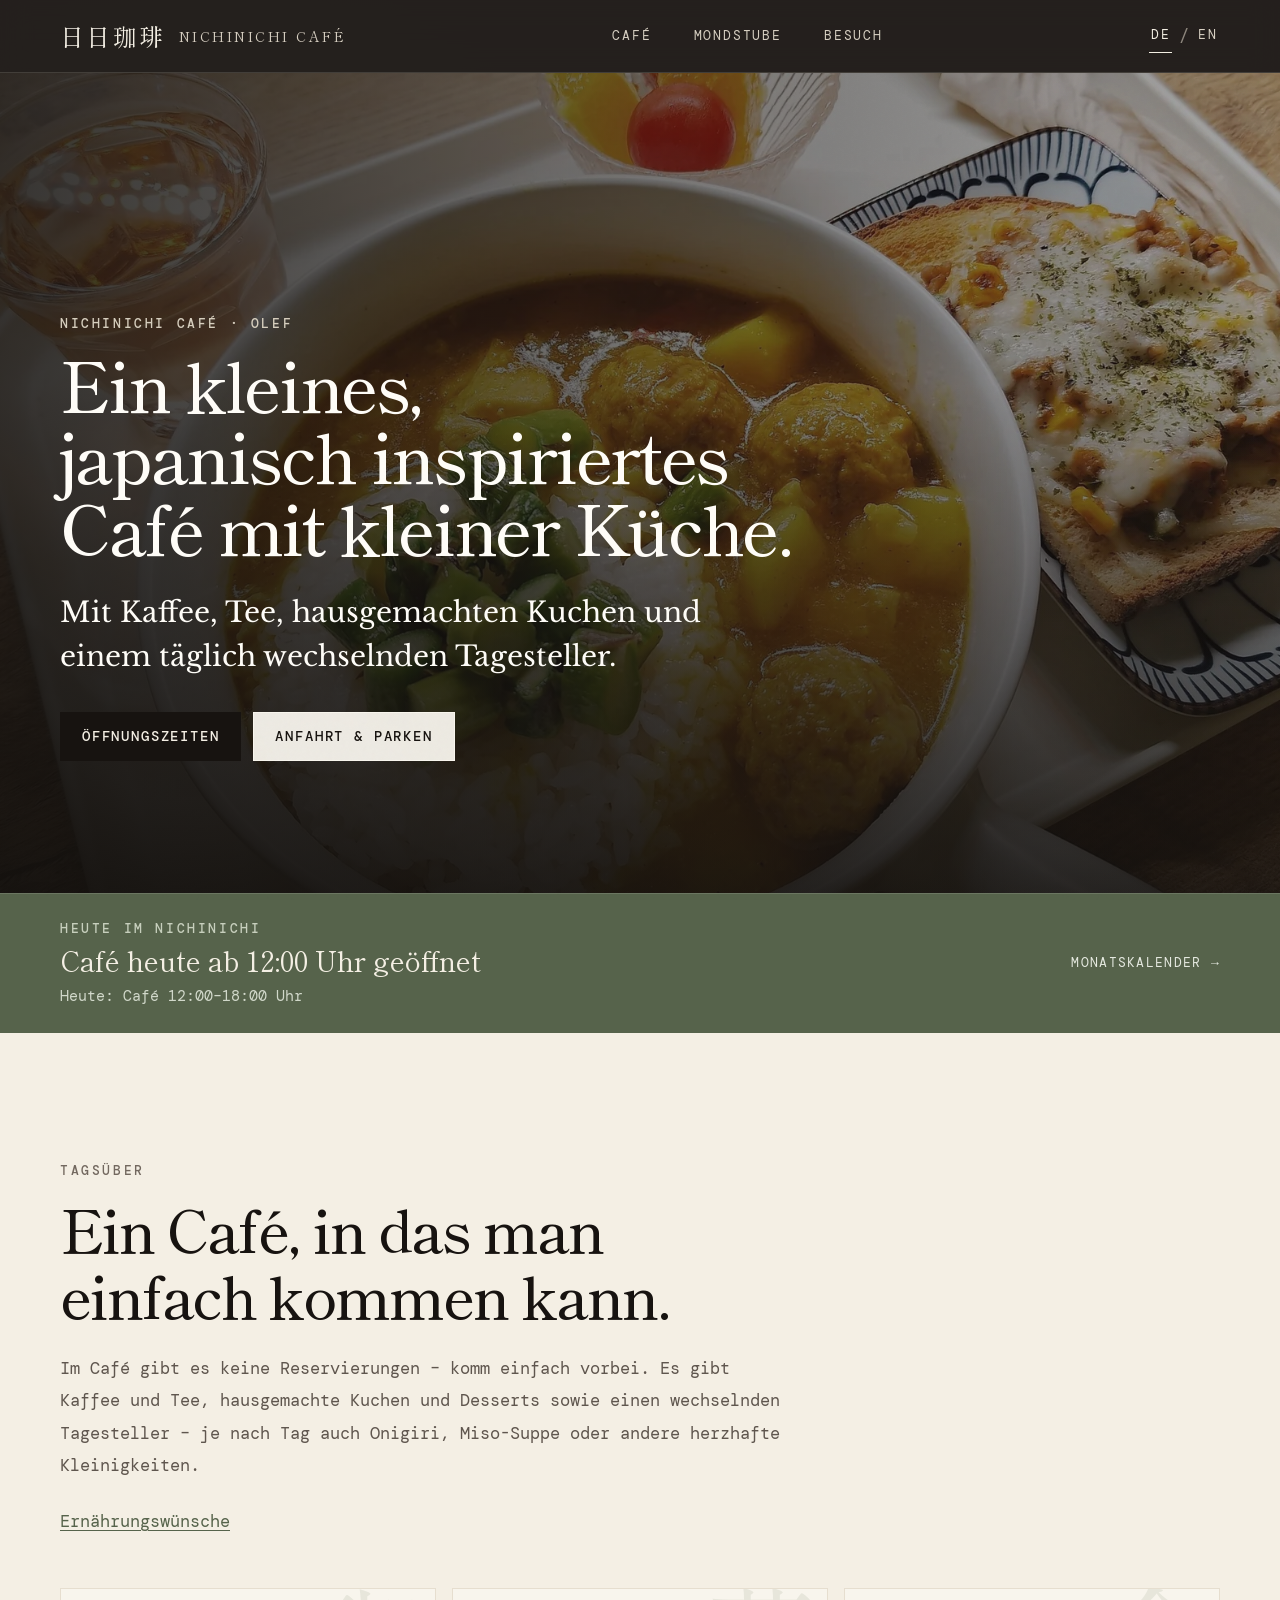
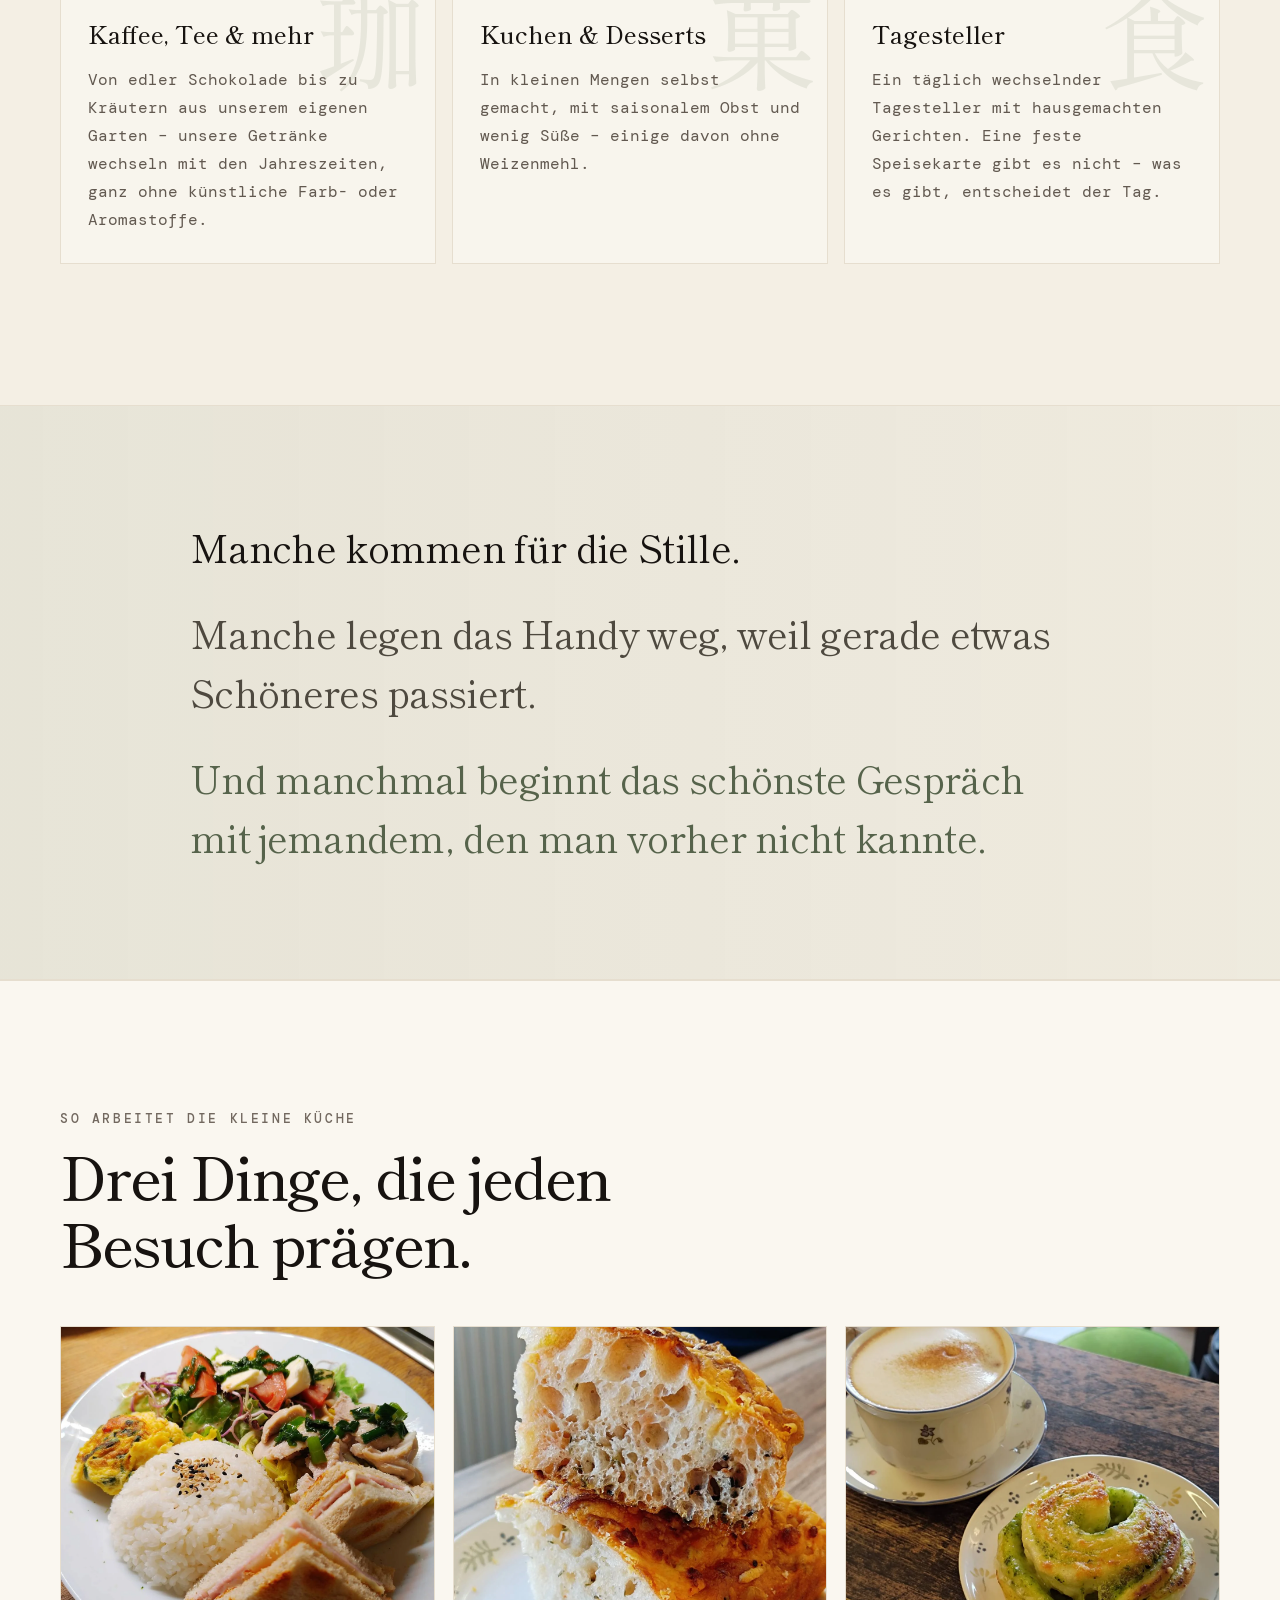
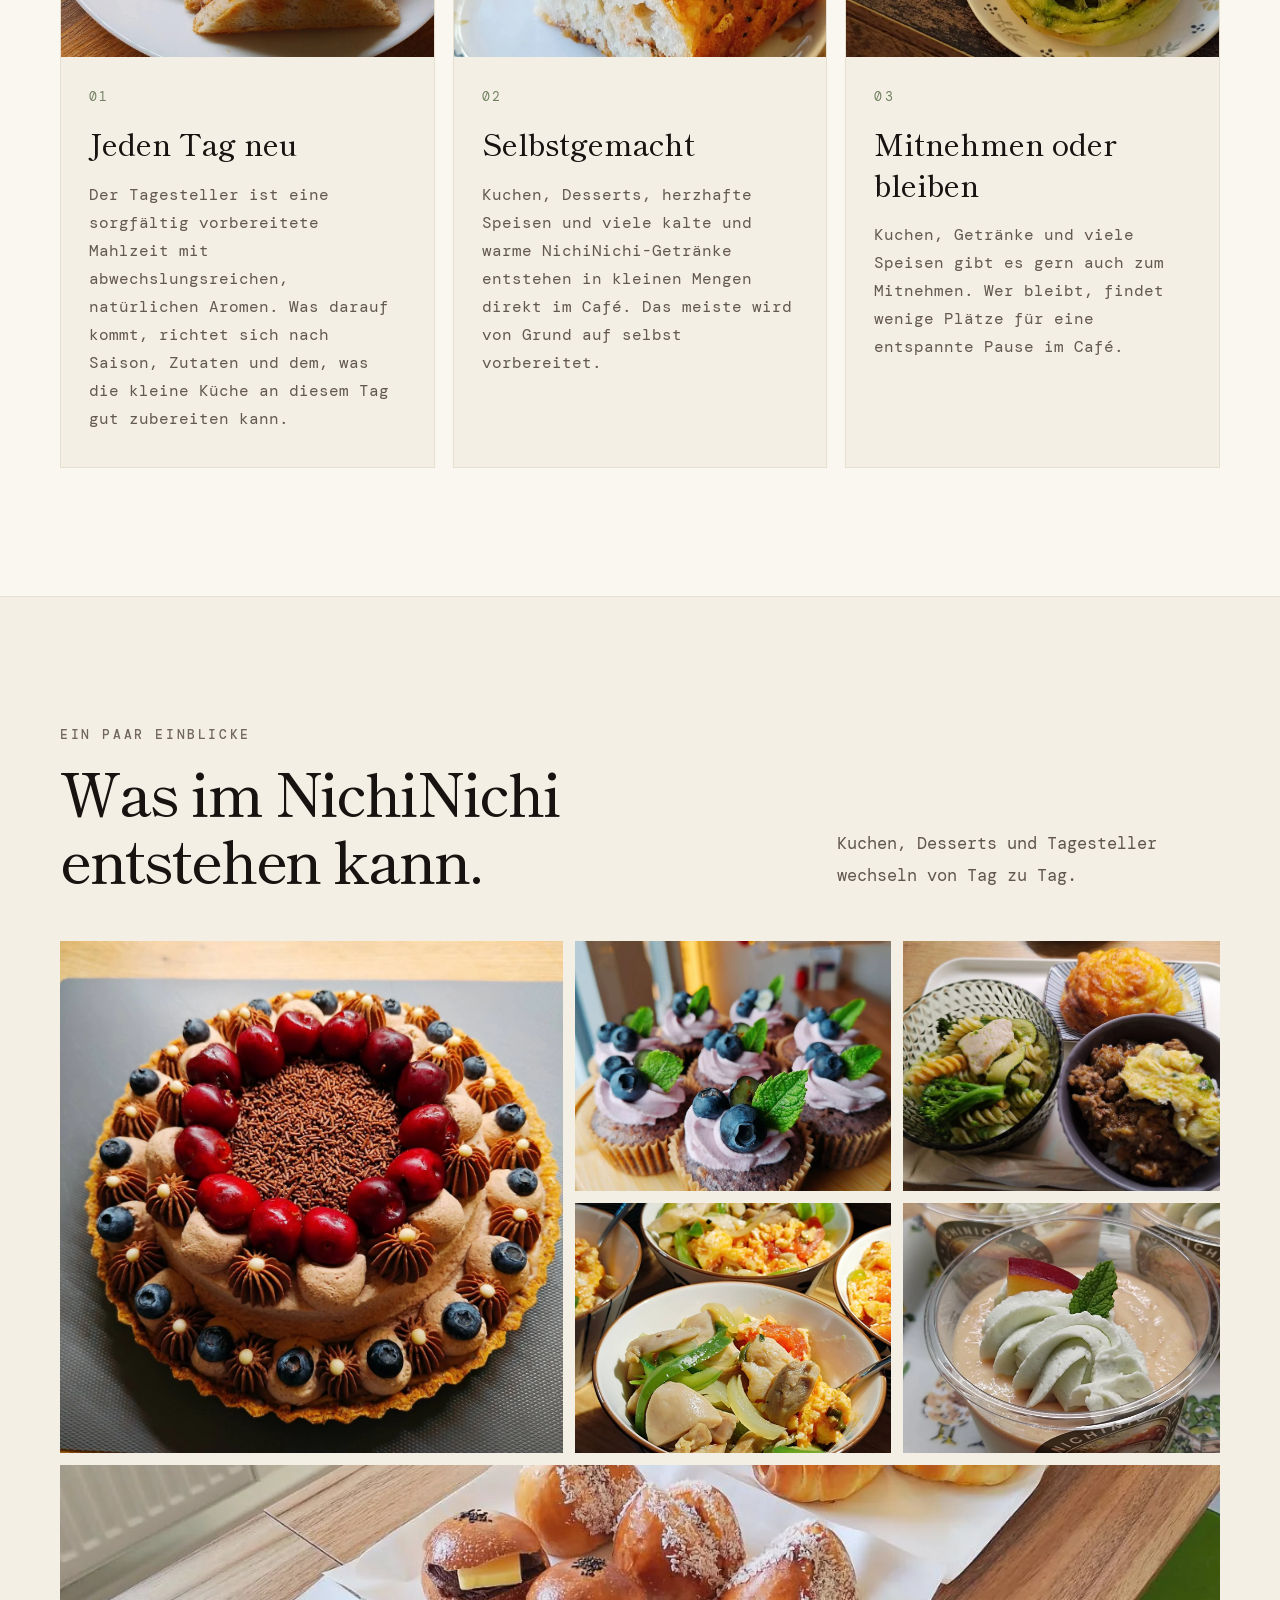
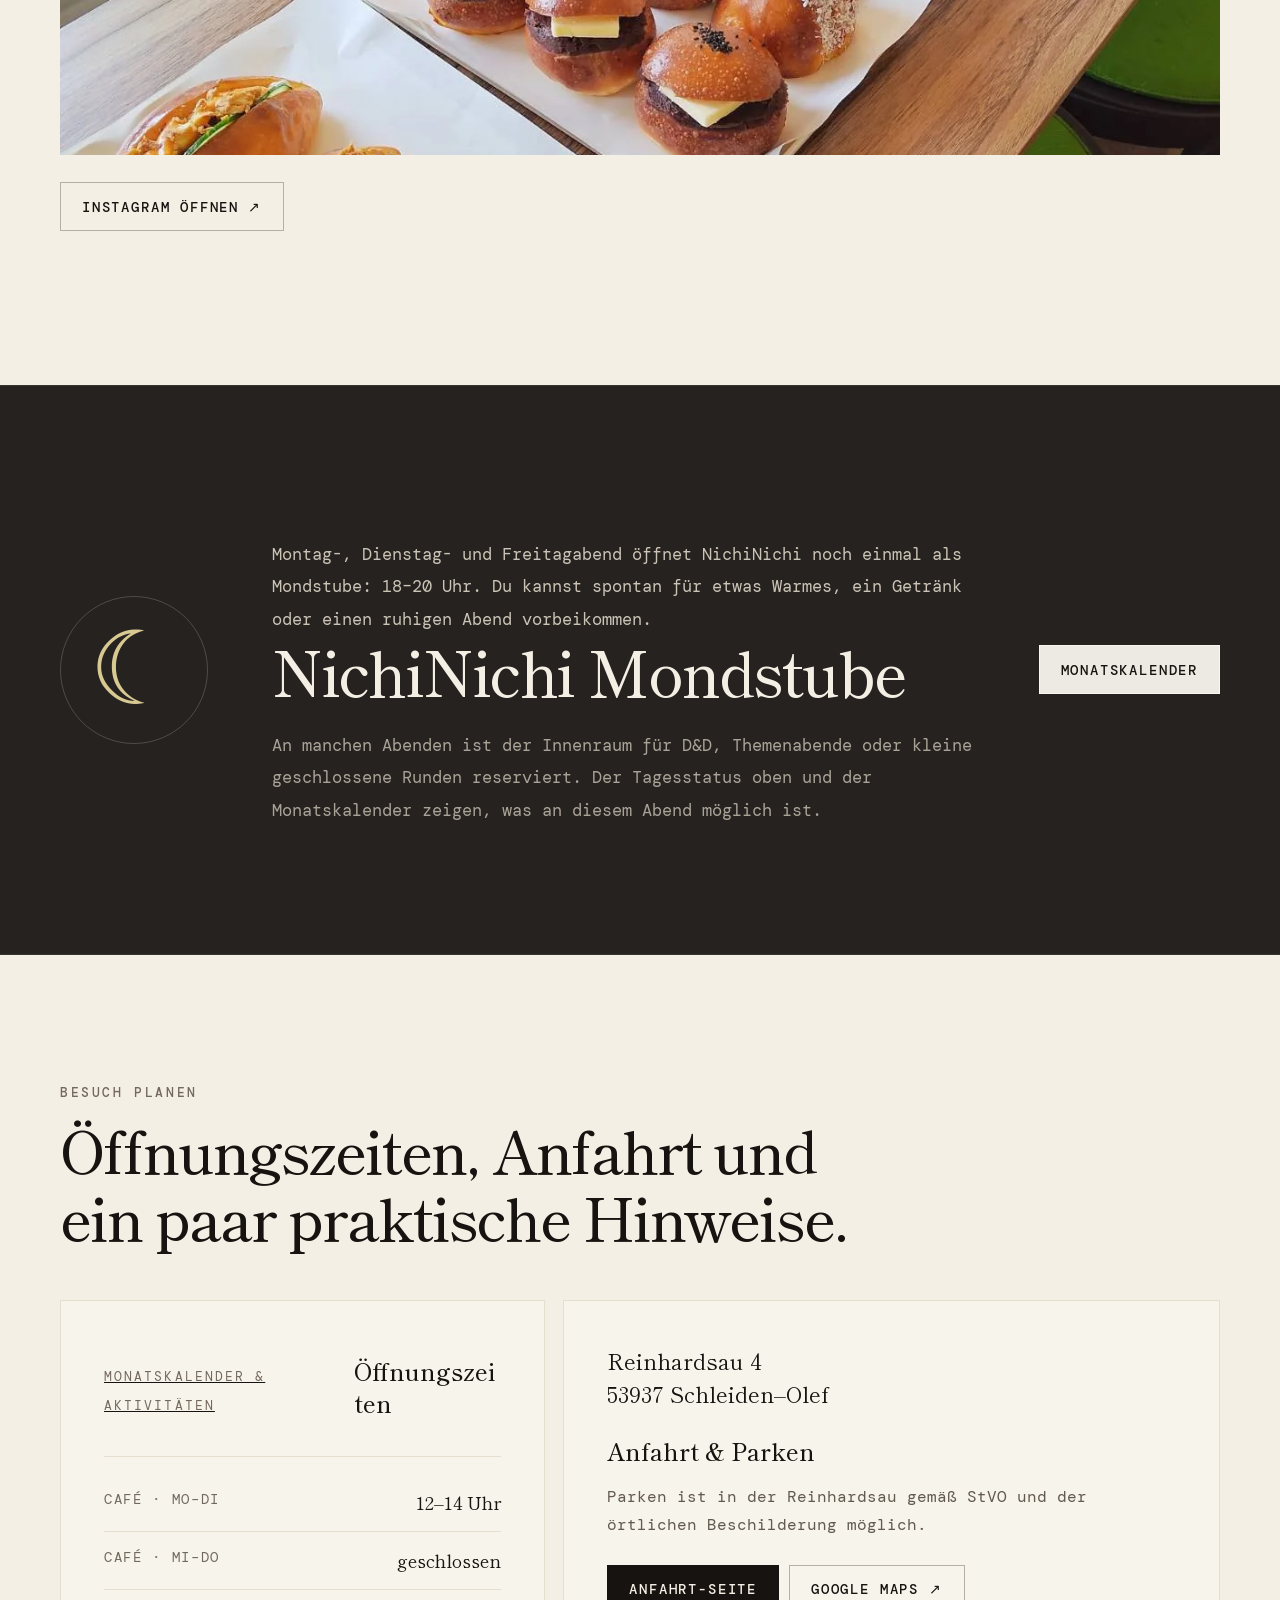
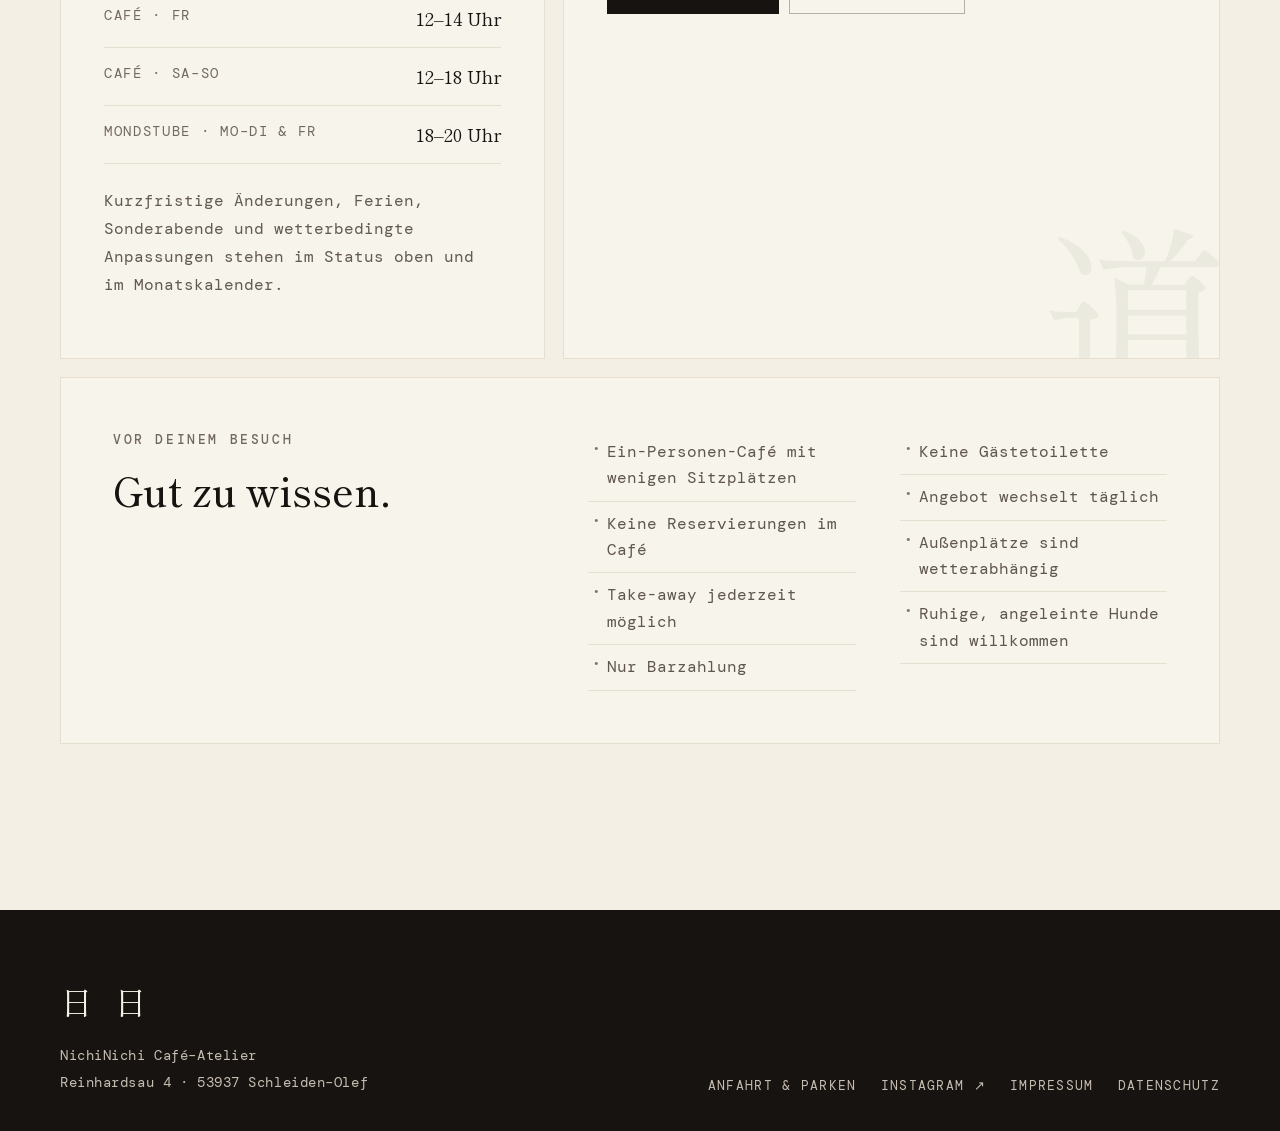
==== index.html @ 07ccc35f "GS008: prepare nichinichi-cafe.de migration and compatible Worker CORS" ====
<!DOCTYPE html>

<html lang="de">
<head>
<meta charset="utf-8"/>
<meta content="width=device-width, initial-scale=1" name="viewport"/>
<title>NichiNichi Café–Atelier in Olef</title>
<meta content="Ein kleines, japanisch inspiriertes Café mit kleiner Küche in Olef, mit Kaffee, Tee, hausgemachten Kuchen und einem täglich wechselnden Tagesteller." name="description"/>
<meta content="#738163" name="theme-color"/>
<link href="https://nichinichi-cafe.de/" rel="canonical"/>
<meta content="website" property="og:type"/>
<meta content="https://nichinichi-cafe.de/" property="og:url"/>
<meta content="NichiNichi Café–Atelier · Olef" property="og:title"/>
<meta content="Kaffee, Tee, hausgemachte Kuchen und ein täglich wechselnder Tagesteller in einem kleinen Café–Atelier in Olef." property="og:description"/>
<meta content="https://nichinichi-cafe.de/assets/images/hero-meal.webp" property="og:image"/>
<meta content="summary_large_image" name="twitter:card"/>
<link href="https://fonts.googleapis.com" rel="preconnect"/>
<link crossorigin="" href="https://fonts.gstatic.com" rel="preconnect"/>
<link href="https://fonts.googleapis.com/css2?family=DM+Mono:wght@300;400;500&amp;family=Libre+Baskerville:ital@0;1&amp;family=Shippori+Mincho:wght@400;500;600&amp;display=swap" rel="stylesheet"/>
<script>(function(){var u=navigator.userAgent||'';if(/Instagram|FBAN|FBAV|FB_IAB/i.test(u)){document.documentElement.classList.add('meta-inapp');}})();</script><link href="assets/css/site.css?v=task004-main-pr5" rel="stylesheet"/>
<script defer="" src="assets/js/site-data.js?v=0.18"></script>
<script defer="" src="assets/js/site.js?v=task004"></script>
<script async="" data-goatcounter="https://nichinichi-cafe.goatcounter.com/count" src="https://gc.zgo.at/count.js"></script>
</head>
<body><div aria-hidden="true" class="font-warmup"><span class="font-warmup__mincho">日日珈琲 Café 日本語</span><span class="font-warmup__baskerville">NichiNichi Café Olef</span></div>
<a class="skip-link" href="#main"><span data-lang="de">Zum Inhalt</span><span data-lang="en" hidden="">Skip to content</span></a>
<header class="site-header">
<div class="site-header__inner shell">
<a aria-label="NichiNichi Startseite" class="brand" data-aria-label-de="NichiNichi Startseite" data-aria-label-en="NichiNichi home" href="#top">
<span aria-hidden="true" class="brand__kanji">日日珈琲</span>
<span class="brand__name">NichiNichi Café</span>
</a>
<nav aria-label="Hauptnavigation" class="site-nav" data-aria-label-de="Hauptnavigation" data-aria-label-en="Main navigation">
<a data-lang="de" href="#cafe">Café</a>
<a data-lang="en" hidden="" href="#cafe">Café</a>
<a href="#mondstube">Mondstube</a>
<a data-lang="de" href="#besuch">Besuch</a>
<a data-lang="en" hidden="" href="#besuch">Visit</a>
</nav>
<div aria-label="Sprache wählen" class="language-switch" data-aria-label-de="Sprache wählen" data-aria-label-en="Choose language">
<button aria-pressed="true" class="language-button is-active" data-language="de" type="button">DE</button>
<span aria-hidden="true">/</span>
<button aria-pressed="false" class="language-button" data-language="en" type="button">EN</button>
</div>
</div>
</header>
<main id="main">
<section class="hero" id="top">
<div aria-hidden="true" class="hero__media">
<img alt="" fetchpriority="high" height="1280" src="assets/images/hero-meal.webp" width="1280"/>
</div>
<div class="hero__shade"></div>
<div class="hero__content shell">
<p class="eyebrow">NichiNichi Café · Olef</p>
<h1>
<span data-lang="de"><span class="hero-title-standard"><span class="hero-title-line">Ein kleines,</span><span class="hero-title-line">japanisch inspiriertes</span><span class="hero-title-line">Café mit kleiner Küche.</span></span><span aria-hidden="true" class="hero-title-meta"><span class="hero-title-line">Ein kleines,</span><span class="hero-title-line">japanisch</span><span class="hero-title-line">inspiriertes Café</span><span class="hero-title-line">mit kleiner Küche.</span></span></span>
<span data-lang="en" hidden=""><span class="hero-title-standard"><span class="hero-title-line">A small,</span><span class="hero-title-line">Japanese-inspired café</span><span class="hero-title-line">serving homemade food.</span></span><span aria-hidden="true" class="hero-title-meta"><span class="hero-title-line">A small,</span><span class="hero-title-line">Japanese-inspired</span><span class="hero-title-line">café serving</span><span class="hero-title-line">homemade food.</span></span></span>
</h1>
<p class="hero__lead">
<span data-lang="de">Mit Kaffee, Tee, hausgemachten Kuchen und einem täglich wechselnden Tagesteller.</span>
<span data-lang="en" hidden="">With coffee, tea, homemade cakes and a Daily Meal Set that changes from day to day.</span>
</p>
<div class="hero__actions">
<a class="button button--solid" data-goatcounter-click="opening_hours_click" data-goatcounter-title="Opening Hours" data-lang="de" href="#besuch">Öffnungszeiten</a>
<a class="button button--solid" data-goatcounter-click="opening_hours_click" data-goatcounter-title="Opening Hours" data-lang="en" hidden="" href="#besuch">Opening hours</a>
<a class="button button--paper" data-event="click-anfahrt" data-goatcounter-click="directions_click" data-goatcounter-title="Directions &amp; Parking" data-lang="de" href="https://nichinichi-cafe.de/anfahrt/">Anfahrt &amp; Parken</a>
<a class="button button--paper" data-event="click-anfahrt" data-goatcounter-click="directions_click" data-goatcounter-title="Directions &amp; Parking" data-lang="en" hidden="" href="https://nichinichi-cafe.de/anfahrt/">Directions &amp; parking</a>
</div>
</div>
</section>
<section aria-labelledby="status-heading" class="status-strip">
<div class="shell status-strip__grid">
<div>
<p class="section-kicker" data-lang="de" id="status-heading">Heute im NichiNichi</p>
<p class="section-kicker" data-lang="en" hidden="" id="status-heading-en">Today at NichiNichi</p>
<p aria-live="polite" class="status-line" id="today-status">Reguläre Öffnungszeiten</p>
<p class="status-next" id="next-opening">Café: Mo–Di 12–14 Uhr · Fr 12–14 Uhr · Sa–So 12–18 Uhr · Mondstube: Mo–Di & Fr 18–20 Uhr</p>
</div>
<div class="status-strip__notice" hidden="" id="public-notice">
<span aria-hidden="true" class="status-strip__dot"></span>
<p id="public-notice-text"></p>
</div>
<div class="status-strip__notice" hidden id="seat-notice" aria-live="polite">
<span aria-hidden="true" class="status-strip__dot"></span>
<p id="seat-notice-text"></p>
</div>
<a class="text-link" href="kalender/" style="grid-column:-2 / -1"><span data-lang="de">Monatskalender →</span><span data-lang="en" hidden>Monthly calendar →</span></a>
</div>
<div class="shell little-note" id="little-note" hidden>
<h2><span data-lang="de">Eine kleine Notiz</span><span data-lang="en" hidden>A little note</span></h2>
<p id="little-note-text"></p>
</div>
</section>
<section class="section shell cafe-section" id="cafe">
<div class="section-heading">
<p class="section-kicker" data-lang="de">Tagsüber</p>
<p class="section-kicker" data-lang="en" hidden="">Daytime Café</p>
<div data-lang="de">
<h2>Ein Café, in das man einfach kommen kann.</h2>
<p>Im Café gibt es keine Reservierungen – komm einfach vorbei. Es gibt Kaffee und Tee, hausgemachte Kuchen und Desserts sowie einen wechselnden Tagesteller – je nach Tag auch Onigiri, Miso-Suppe oder andere herzhafte Kleinigkeiten.</p>
</div>
<div data-lang="en" hidden="">
<h2>Come by for coffee, cake or a meal.</h2>
<p>There are no reservations at the café – just come by. There is coffee and tea, homemade cakes and desserts, plus a Daily Meal Set that changes from day to day. Depending on the day, there may also be onigiri, miso soup or other savoury dishes.</p>
</div>
<p><a class="dietary-link" href="ernaehrung/"><span data-lang="de">Ernährungswünsche</span><span data-lang="en" hidden>Dietary preferences</span></a></p>
</div>
<div class="cafe-notes">
<article class="note-card">
<span aria-hidden="true" class="note-card__mark">珈</span>
<div data-lang="de">
<h3>Kaffee, Tee &amp; mehr</h3>
<p>Von edler Schokolade bis zu Kräutern aus unserem eigenen Garten – unsere Getränke wechseln mit den Jahreszeiten, ganz ohne künstliche Farb- oder Aromastoffe.</p>
</div>
<div data-lang="en" hidden="">
<h3>Coffee, Tea &amp; More</h3>
<p>From fine chocolate to herbs from our own garden — our drinks change with the seasons, always free of artificial colours or flavourings.</p>
</div>
</article>
<article class="note-card">
<span aria-hidden="true" class="note-card__mark">菓</span>
<div data-lang="de">
<h3>Kuchen &amp; Desserts</h3>
<p>In kleinen Mengen selbst gemacht, mit saisonalem Obst und wenig Süße – einige davon ohne Weizenmehl.</p>
</div>
<div data-lang="en" hidden="">
<h3>Cakes &amp; Desserts</h3>
<p>Homemade in small batches, with seasonal fruit and less sweetness — some made without wheat flour.</p>
</div>
</article>
<article class="note-card">
<span aria-hidden="true" class="note-card__mark">食</span>
<div data-lang="de">
<h3>Tagesteller</h3>
<p>Ein täglich wechselnder Tagesteller mit hausgemachten Gerichten. Eine feste Speisekarte gibt es nicht – was es gibt, entscheidet der Tag.</p>
</div>
<div data-lang="en" hidden="">
<h3>Daily Meal Set</h3>
<p>A daily-changing homemade meal set. There is no fixed menu – each day decides what’s on offer.</p>
</div>
</article>
</div>
</section><section aria-label="Momente im NichiNichi" class="moments-section" data-aria-label-de="Momente im NichiNichi" data-aria-label-en="Moments at NichiNichi"><div class="shell"><div class="moments-copy"><div data-lang="de"><p>Manche kommen für die Stille.</p><p>Manche legen das Handy weg, weil gerade etwas Schöneres passiert.</p><p>Und manchmal beginnt das schönste Gespräch mit jemandem, den man vorher nicht kannte.</p></div><div data-lang="en" hidden=""><p>Some come for the quiet.</p><p>Some put their phone away because something better is happening right now.</p><p>And sometimes the best conversation starts with a stranger.</p></div></div></div></section>
<section aria-labelledby="features-title" class="section feature-section">
<div class="shell">
<div class="section-heading section-heading--compact">
<p class="section-kicker" data-lang="de">So arbeitet die kleine Küche</p>
<p class="section-kicker" data-lang="en" hidden="">How NichiNichi Prepares for Each Day</p>
<h2 data-lang="de" id="features-title">Drei Dinge, die jeden Besuch prägen.</h2>
<h2 data-lang="en" hidden="" id="features-title-en">Three things that shape each visit.</h2>
</div>
<div class="feature-grid">
<article class="feature-card">
<img alt="Ein Tagesteller an einem Herbsttag: Reis, Omelett, Hähnchen, Salat und ein warmes Sandwich" data-alt-de="Ein Tagesteller an einem Herbsttag: Reis, Omelett, Hähnchen, Salat und ein warmes Sandwich" data-alt-en="A Tagesteller on an autumn day: rice, omelette, chicken, salad and a warm sandwich" height="1280" loading="lazy" src="assets/images/feature-daily.webp" width="1280"/>
<div class="feature-card__body" data-lang="de">
<p class="feature-card__number">01</p>
<h3>Jeden Tag neu</h3>
<p>Der Tagesteller ist eine sorgfältig vorbereitete Mahlzeit mit abwechslungsreichen, natürlichen Aromen. Was darauf kommt, richtet sich nach Saison, Zutaten und dem, was die kleine Küche an diesem Tag gut zubereiten kann.</p>
</div>
<div class="feature-card__body" data-lang="en" hidden="">
<p class="feature-card__number">01</p>
<h3>New Each Day</h3>
<p>The Daily Meal Set is a carefully prepared meal with varied, natural flavours. What it includes depends on the season, the ingredients at hand and what can be prepared well that day.</p>
</div>
</article>
<article class="feature-card">
<img alt="Aufgeschnittene, hausgemachte Focaccia mit luftiger Krume und goldbrauner Käsekruste" data-alt-de="Aufgeschnittene, hausgemachte Focaccia mit luftiger Krume und goldbrauner Käsekruste" data-alt-en="Sliced homemade focaccia with an airy crumb and a golden cheese crust" height="1280" loading="lazy" src="assets/images/feature-handmade.webp" width="1280"/>
<div class="feature-card__body" data-lang="de">
<p class="feature-card__number">02</p>
<h3>Selbstgemacht</h3>
<p>Kuchen, Desserts, herzhafte Speisen und viele kalte und warme NichiNichi-Getränke entstehen in kleinen Mengen direkt im Café. Das meiste wird von Grund auf selbst vorbereitet.</p>
</div>
<div class="feature-card__body" data-lang="en" hidden="">
<p class="feature-card__number">02</p>
<h3>Homemade</h3>
<p>Cakes, desserts, savoury food and many of NichiNichi’s hot and cold drinks are made in small batches at the café. Most are prepared from scratch.</p>
</div>
</article>
<article class="feature-card">
<img alt="Eine Tasse Kaffee und ein warmes grünes Gebäck auf einem kleinen Tisch im NichiNichi Café" data-alt-de="Eine Tasse Kaffee und ein warmes grünes Gebäck auf einem kleinen Tisch im NichiNichi Café" data-alt-en="A cup of coffee and a warm green pastry on a small table at NichiNichi Café" height="1280" loading="lazy" src="assets/images/feature-quiet-table.webp" width="1280"/>
<div class="feature-card__body" data-lang="de">
<p class="feature-card__number">03</p>
<h3>Mitnehmen oder bleiben</h3>
<p>Kuchen, Getränke und viele Speisen gibt es gern auch zum Mitnehmen. Wer bleibt, findet wenige Plätze für eine entspannte Pause im Café.</p>
</div>
<div class="feature-card__body" data-lang="en" hidden="">
<p class="feature-card__number">03</p>
<h3>Take It Away or Stay Awhile</h3>
<p>Cakes, drinks and many savoury dishes are available to take away. Inside, a few comfortable seats offer a place to slow down and stay awhile.</p>
</div>
</article>
</div>
</div>
</section>
<section aria-labelledby="recent-title" class="section recent-section shell">
<div class="section-heading section-heading--split">
<div>
<p class="section-kicker" data-lang="de">Ein paar Einblicke</p>
<p class="section-kicker" data-lang="en" hidden="">A few glimpses</p>
<h2 data-lang="de" id="recent-title">Was im NichiNichi entstehen kann.</h2>
<h2 data-lang="en" hidden="" id="recent-title-en">What You Might Find at NichiNichi.</h2>
</div>
<p data-lang="de">Kuchen, Desserts und Tagesteller wechseln von Tag zu Tag.</p>
<p data-lang="en" hidden="">Cakes, desserts and the Daily Meal Set change from day to day.</p>
</div>
<div class="recent-grid"><button class="recent-photo recent-photo--large" data-lightbox-alt="Eine große Schokoladen-Kirsch-Tarte mit frischen Kirschen, Blaubeeren und Schokoladencreme" data-lightbox-alt-de="Eine große Schokoladen-Kirsch-Tarte mit frischen Kirschen, Blaubeeren und Schokoladencreme" data-lightbox-alt-en="A large chocolate and cherry tart topped with fresh cherries, blueberries and chocolate cream" data-lightbox-src="assets/images/recent-cherry-tart.webp" type="button"><img alt="Eine große Schokoladen-Kirsch-Tarte mit frischen Kirschen, Blaubeeren und Schokoladencreme" data-alt-de="Eine große Schokoladen-Kirsch-Tarte mit frischen Kirschen, Blaubeeren und Schokoladencreme" data-alt-en="A large chocolate and cherry tart topped with fresh cherries, blueberries and chocolate cream" height="1280" loading="lazy" src="assets/images/recent-cherry-tart.webp" width="1280"/></button><button class="recent-photo" data-lightbox-alt="Schokoladen-Cupcakes mit violetter Creme, Blaubeeren und frischer Minze" data-lightbox-alt-de="Schokoladen-Cupcakes mit violetter Creme, Blaubeeren und frischer Minze" data-lightbox-alt-en="Chocolate cupcakes topped with purple cream, blueberries and fresh mint" data-lightbox-src="assets/images/recent-blueberry-cupcakes.webp" type="button"><img alt="Schokoladen-Cupcakes mit violetter Creme, Blaubeeren und frischer Minze" data-alt-de="Schokoladen-Cupcakes mit violetter Creme, Blaubeeren und frischer Minze" data-alt-en="Chocolate cupcakes topped with purple cream, blueberries and fresh mint" height="1200" loading="lazy" src="assets/images/recent-blueberry-cupcakes.webp" width="1200"/></button><button class="recent-photo" data-lightbox-alt="Ein NichiNichi Tagesteller mit Reis, geschmortem Fleisch, Omelett, grünem Gemüse und einer kleinen herzhaften Beilage" data-lightbox-alt-de="Ein NichiNichi Tagesteller mit Reis, geschmortem Fleisch, Omelett, grünem Gemüse und einer kleinen herzhaften Beilage" data-lightbox-alt-en="A NichiNichi Daily Meal Set with rice, braised meat, omelette, green vegetables and a small savoury side" data-lightbox-src="assets/images/recent-daily-meal-set.webp" type="button"><img alt="Ein NichiNichi Tagesteller mit Reis, geschmortem Fleisch, Omelett, grünem Gemüse und einer kleinen herzhaften Beilage" data-alt-de="Ein NichiNichi Tagesteller mit Reis, geschmortem Fleisch, Omelett, grünem Gemüse und einer kleinen herzhaften Beilage" data-alt-en="A NichiNichi Daily Meal Set with rice, braised meat, omelette, green vegetables and a small savoury side" height="1280" loading="lazy" src="assets/images/recent-daily-meal-set.webp" width="1280"/></button><button class="recent-photo" data-lightbox-alt="Mehrere Schalen mit Hähnchen, Paprika, Pilzen und Tomaten-Rührei" data-lightbox-alt-de="Mehrere Schalen mit Hähnchen, Paprika, Pilzen und Tomaten-Rührei" data-lightbox-alt-en="Several bowls of chicken, peppers, mushrooms and tomato scrambled eggs" data-lightbox-src="assets/images/recent-bowls.webp" type="button"><img alt="Mehrere Schalen mit Hähnchen, Paprika, Pilzen und Tomaten-Rührei" data-alt-de="Mehrere Schalen mit Hähnchen, Paprika, Pilzen und Tomaten-Rührei" data-alt-en="Several bowls of chicken, peppers, mushrooms and tomato scrambled eggs" height="1200" loading="lazy" src="assets/images/recent-bowls.webp" width="1200"/></button><button class="recent-photo" data-lightbox-alt="Pfirsich-Panna-cotta mit heller Creme, Pfirsichspalte und Minze im Becher" data-lightbox-alt-de="Pfirsich-Panna-cotta mit heller Creme, Pfirsichspalte und Minze im Becher" data-lightbox-alt-en="Peach panna cotta with pale cream, a peach slice and mint in a cup" data-lightbox-src="assets/images/recent-peach-panna-cotta.webp" type="button"><img alt="Pfirsich-Panna-cotta mit heller Creme, Pfirsichspalte und Minze im Becher" data-alt-de="Pfirsich-Panna-cotta mit heller Creme, Pfirsichspalte und Minze im Becher" data-alt-en="Peach panna cotta with pale cream, a peach slice and mint in a cup" height="1200" loading="lazy" src="assets/images/recent-peach-panna-cotta.webp" width="1200"/></button><button class="recent-photo recent-photo--wide" data-lightbox-alt="Eine lange kleine Cafétafel mit herzhaften Brötchen, gefüllten Broten und süßem Gebäck" data-lightbox-alt-de="Eine lange kleine Cafétafel mit herzhaften Brötchen, gefüllten Broten und süßem Gebäck" data-lightbox-alt-en="A long café table with savoury rolls, filled breads and sweet pastries" data-lightbox-src="assets/images/recent-bread-table.webp" type="button"><img alt="Eine lange kleine Cafétafel mit herzhaften Brötchen, gefüllten Broten und süßem Gebäck" data-alt-de="Eine lange kleine Cafétafel mit herzhaften Brötchen, gefüllten Broten und süßem Gebäck" data-alt-en="A long café table with savoury rolls, filled breads and sweet pastries" height="1280" loading="lazy" src="assets/images/recent-bread-table.webp" width="1280"/></button></div>
<a class="button button--outline recent-section__button" data-event="click-instagram" data-goatcounter-click="instagram_click" data-goatcounter-title="Instagram" href="https://www.instagram.com/nichinichi_cafe_olef/" rel="noopener" target="_blank">
<span data-lang="de">Instagram öffnen</span>
<span data-lang="en" hidden="">Open Instagram</span>
<span aria-hidden="true">↗</span>
</a>
</section>
<section class="section mondstube-section" id="mondstube">
<div class="shell mondstube-section__grid">
<div aria-hidden="true" class="moon-mark">☾</div>
<div data-lang="de">
<p class="mondstube-section__intro">Montag-, Dienstag- und Freitagabend öffnet NichiNichi noch einmal als Mondstube: 18–20 Uhr. Du kannst spontan für etwas Warmes, ein Getränk oder einen ruhigen Abend vorbeikommen.</p>
<h2>NichiNichi Mondstube</h2>
<p class="mondstube-section__small">An manchen Abenden ist der Innenraum für D&amp;D, Themenabende oder kleine geschlossene Runden reserviert. Der Tagesstatus oben und der Monatskalender zeigen, was an diesem Abend möglich ist.</p>
</div>
<div data-lang="en" hidden="">
<p class="mondstube-section__intro">On Monday, Tuesday and Friday evenings, NichiNichi opens again as Mondstube from 18:00 to 20:00. Drop in for something warm to eat, a drink, or simply a quiet evening out.</p>
<h2>NichiNichi Mondstube</h2>
<p class="mondstube-section__small">On some evenings, the indoor room is reserved for D&amp;D, themed events or small private groups. Check the daily status above and the monthly calendar to see what is possible that evening.</p>
</div>
<a class="button button--paper mondstube-section__button" data-event="click-mondstube" data-goatcounter-click="mondstube_calendar_click" data-goatcounter-title="Mondstube" href="kalender/">
<span data-lang="de">Monatskalender</span>
<span data-lang="en" hidden="">Monthly calendar</span>
</a>
</div>
</section>
<section class="section visit-section shell" id="besuch">
<div class="section-heading section-heading--compact">
<p class="section-kicker" data-lang="de">Besuch planen</p>
<p class="section-kicker" data-lang="en" hidden="">Plan your visit</p>
<h2 data-lang="de">Öffnungszeiten, Anfahrt und ein paar praktische Hinweise.</h2>
<h2 data-lang="en" hidden="">Opening hours, directions and a few practical details.</h2>
</div>
<div class="visit-grid">
<article class="hours-card">
<div class="hours-card__head">
<p><a href="kalender/"><span data-lang="de">Monatskalender &amp; Aktivitäten</span><span data-lang="en" hidden>Monthly calendar &amp; activities</span></a></p>
<h3 data-lang="de">Öffnungszeiten</h3>
<h3 data-lang="en" hidden="">Opening hours</h3>

</div>
<dl class="hours-list">
<div><dt><span data-lang="de">Café · Mo–Di</span><span data-lang="en" hidden="">CAFÉ · MON–TUE</span></dt><dd><span data-lang="de">12–14 Uhr</span><span data-lang="en" hidden="">12:00–14:00</span></dd></div>
<div><dt><span data-lang="de">Café · Mi–Do</span><span data-lang="en" hidden="">CAFÉ · WED–THU</span></dt><dd><span data-lang="de">geschlossen</span><span data-lang="en" hidden="">Closed</span></dd></div>
<div><dt><span data-lang="de">Café · Fr</span><span data-lang="en" hidden="">CAFÉ · FRI</span></dt><dd><span data-lang="de">12–14 Uhr</span><span data-lang="en" hidden="">12:00–14:00</span></dd></div>
<div><dt><span data-lang="de">Café · Sa–So</span><span data-lang="en" hidden="">CAFÉ · SAT–SUN</span></dt><dd><span data-lang="de">12–18 Uhr</span><span data-lang="en" hidden="">12:00–18:00</span></dd></div>
<div><dt><span data-lang="de">Mondstube · Mo–Di & Fr</span><span data-lang="en" hidden="">MONDSTUBE · MON–TUE & FRI</span></dt><dd><span data-lang="de">18–20 Uhr</span><span data-lang="en" hidden="">18:00–20:00</span></dd></div>
</dl>
<p data-lang="de">Kurzfristige Änderungen, Ferien, Sonderabende und wetterbedingte Anpassungen stehen im Status oben und im Monatskalender.</p>
<p data-lang="en" hidden="">Short-notice changes, holidays, special evenings and weather-related adjustments appear in the status above and in the monthly calendar.</p>
</article>
<article class="directions-card">
<p class="directions-card__address">Reinhardsau 4<br/>53937 Schleiden–Olef</p>
<div data-lang="de">
<h3>Anfahrt &amp; Parken</h3>
<p>Parken ist in der Reinhardsau gemäß StVO und der örtlichen Beschilderung möglich.</p>
</div>
<div data-lang="en" hidden="">
<h3>Directions &amp; parking</h3>
<p>Street parking is available along Reinhardsau, subject to German traffic regulations and local signage.</p>
</div>
<div class="directions-card__actions">
<a class="button button--solid" data-event="click-anfahrt" data-goatcounter-click="directions_click" data-goatcounter-title="Directions &amp; Parking" href="https://nichinichi-cafe.de/anfahrt/">
<span data-lang="de">Anfahrt-Seite</span>
<span data-lang="en" hidden="">Directions page</span>
</a>
<a class="button button--outline" data-event="click-map" data-goatcounter-click="map_click" data-goatcounter-title="Google Maps" href="https://www.google.com/maps/search/?api=1&amp;query=Reinhardsau%204%2C%2053937%20Schleiden-Olef" rel="noopener" target="_blank">Google Maps ↗</a>
</div>
</article>
</div>
<article class="before-card">
<div>
<p class="section-kicker" data-lang="de">Vor deinem Besuch</p>
<p class="section-kicker" data-lang="en" hidden="">Before your visit</p>
<h3 data-lang="de">Gut zu wissen.</h3>
<h3 data-lang="en" hidden="">Good to know.</h3>
</div>
<ul data-lang="de">
<li>Ein-Personen-Café mit wenigen Sitzplätzen</li>
<li>Keine Reservierungen im Café</li>
<li>Take-away jederzeit möglich</li>
<li>Nur Barzahlung</li>
<li>Keine Gästetoilette</li>
<li>Angebot wechselt täglich</li>
<li>Außenplätze sind wetterabhängig</li>
<li>Ruhige, angeleinte Hunde sind willkommen</li>
</ul>
<ul data-lang="en" hidden="">
<li>One-person café with only a few seats</li>
<li>No reservations at the café</li>
<li>Take-away is always available</li>
<li>Cash only</li>
<li>No guest toilet</li>
<li>The selection changes daily</li>
<li>Outdoor seating depends on the weather</li>
<li>Calm, leashed dogs are welcome</li>
</ul>
</article>
</section>
</main>
<footer class="site-footer">
<div class="shell site-footer__grid">
<div>
<p aria-hidden="true" class="site-footer__kanji">日 日</p>
<p>NichiNichi Café–Atelier</p>
<p>Reinhardsau 4 · 53937 Schleiden–Olef</p>
</div>
<div class="site-footer__links">
<a data-event="click-anfahrt" data-goatcounter-click="directions_click" data-goatcounter-title="Directions &amp; Parking" href="https://nichinichi-cafe.de/anfahrt/">
<span data-lang="de">Anfahrt &amp; Parken</span>
<span data-lang="en" hidden="">Directions &amp; parking</span>
</a>
<a data-event="click-instagram" data-goatcounter-click="instagram_click" data-goatcounter-title="Instagram" href="https://www.instagram.com/nichinichi_cafe_olef/" rel="noopener" target="_blank">Instagram ↗</a>
<a href="https://nichinichi-cafe.de/impressum/">Impressum</a>
<a href="https://nichinichi-cafe.de/datenschutz/">Datenschutz</a>
</div>
</div>
</footer>
<dialog class="lightbox" id="image-lightbox">
<button aria-label="Bild schließen" class="lightbox__close" data-aria-label-de="Bild schließen" data-aria-label-en="Close image" type="button">×</button>
<img alt="" id="lightbox-image" src=""/>
</dialog>
  <script>
(() => {
  const endpoint = "https://nichinichi-status.fangphaedra.workers.dev/status";
  const seatBox = document.getElementById("seat-notice");
  const seatText = document.getElementById("seat-notice-text");
  let currentSeatData = null;

  function renderSeatAlert() {
    if (!seatBox || !seatText) return;
    const openingStatus = document.getElementById("today-status")?.textContent || "";
    const isOpen = /^(Jetzt geöffnet|Open now)/.test(openingStatus.trim());
    const data = currentSeatData;
    const language = document.documentElement.lang === "en" ? "en" : "de";
    const message = data?.status?.messages?.[language];

    if (!isOpen || !data?.active || !message) {
      seatBox.hidden = true;
      seatText.textContent = "";
      return;
    }

    const rawUpdatedAt = data.status.updatedAt;
    const updatedDate = rawUpdatedAt ? new Date(rawUpdatedAt) : null;
    const validDate = updatedDate && !Number.isNaN(updatedDate.getTime());
    const label = language === "en" ? "Updated" : "Stand";
    const timestamp = validDate
      ? new Intl.DateTimeFormat(language === "en" ? "en-GB" : "de-DE", {
          hour: "2-digit", minute: "2-digit", timeZone: "Europe/Berlin"
        }).format(updatedDate)
      : "";
    seatText.textContent = message + (timestamp ? " · " + label + ": " + timestamp : "");
    seatBox.hidden = false;
  }

  async function refreshSeatAlert() {
    try {
      const response = await fetch(endpoint, { cache: "no-store" });
      if (!response.ok) throw new Error("Seat status unavailable");
      currentSeatData = await response.json();
    } catch (_) {
      currentSeatData = null;
    }
    renderSeatAlert();
  }

  window.addEventListener("DOMContentLoaded", () => {
    refreshSeatAlert();
    window.setInterval(refreshSeatAlert, 30000);
    // Rendering the existing opening schedule can finish after the seat request.
    const statusElement = document.getElementById("today-status");
    if (statusElement && typeof MutationObserver !== "undefined") {
      new MutationObserver(renderSeatAlert).observe(statusElement, {
        childList: true, characterData: true, subtree: true
      });
    }
    document.querySelectorAll("[data-language]").forEach(button => {
      button.addEventListener("click", () => window.setTimeout(renderSeatAlert, 0));
    });
  });
})();
</script>
</body>
</html>
---- assets/css/site.css ----
:root {
  --ink: #171310;
  --paper: #f4efe4;
  --paper-warm: #e6decf;
  --cream: #faf7f0;
  --stone: #72685f;
  --stone-light: #b7aea4;
  --matcha: #738163;
  --matcha-dark: #56634b;
  --matcha-light: #a9b29b;
  --moon: #25221f;
  --white: #fffdf8;
  --shadow: 0 20px 55px rgba(32, 27, 23, 0.11);
  --shell: min(1160px, calc(100vw - 40px));
}

* {
  box-sizing: border-box;
}

html {
  scroll-behavior: smooth;
  background: var(--paper);
}

body {
  margin: 0;
  color: var(--ink);
  background:
    radial-gradient(circle at 18% 5%, rgba(255,255,255,.55), transparent 27rem),
    var(--paper);
  font-family: "DM Mono", ui-monospace, monospace;
  font-size: 17px;
  line-height: 1.72;
  overflow-wrap: anywhere;
}

body::before {
  content: "";
  position: fixed;
  inset: 0;
  z-index: 1000;
  pointer-events: none;
  opacity: .18;
  background-image: url("data:image/svg+xml,%3Csvg viewBox='0 0 256 256' xmlns='http://www.w3.org/2000/svg'%3E%3Cfilter id='n'%3E%3CfeTurbulence type='fractalNoise' baseFrequency='.8' numOctaves='4' stitchTiles='stitch'/%3E%3C/filter%3E%3Crect width='100%25' height='100%25' filter='url(%23n)' opacity='.13'/%3E%3C/svg%3E");
  mix-blend-mode: multiply;
}

img {
  max-width: 100%;
}

button,
a {
  -webkit-tap-highlight-color: transparent;
}

a {
  color: inherit;
}

button {
  font: inherit;
}

[hidden] {
  display: none !important;
}

.shell {
  width: var(--shell);
  margin-inline: auto;
}

.skip-link {
  position: fixed;
  top: 10px;
  left: 10px;
  z-index: 3000;
  padding: 10px 14px;
  transform: translateY(-160%);
  color: var(--paper);
  background: var(--ink);
}

.skip-link:focus {
  transform: translateY(0);
}

.site-header {
  position: sticky;
  top: 0;
  z-index: 200;
  color: var(--paper);
  background: rgba(23, 19, 16, .94);
  border-bottom: 1px solid rgba(244, 239, 228, .14);
  backdrop-filter: blur(14px);
}

.site-header__inner {
  min-height: 72px;
  display: grid;
  grid-template-columns: auto 1fr auto;
  align-items: center;
  gap: 28px;
}

.brand {
  display: inline-flex;
  align-items: center;
  gap: 13px;
  text-decoration: none;
}

.brand__kanji {
  font-family: "Shippori Mincho", serif;
  font-size: 24px;
  letter-spacing: .1em;
}

.brand__name {
  color: #d8d0c3;
  font-family: "Shippori Mincho", serif;
  font-size: 14px;
  letter-spacing: .18em;
  text-transform: uppercase;
}

.site-nav {
  display: flex;
  justify-content: center;
  gap: clamp(18px, 4vw, 42px);
}

.site-nav a,
.language-button {
  color: #d8d0c3;
  font-size: 13px;
  letter-spacing: .14em;
  text-decoration: none;
  text-transform: uppercase;
}

.site-nav a {
  position: relative;
}

.site-nav a::after {
  content: "";
  position: absolute;
  left: 0;
  right: 100%;
  bottom: -6px;
  height: 1px;
  background: var(--paper);
  transition: right .2s ease;
}

.site-nav a:hover::after,
.site-nav a:focus-visible::after {
  right: 0;
}

.language-switch {
  display: flex;
  align-items: center;
  gap: 7px;
  color: #8f877e;
}

.language-button {
  padding: 5px 2px;
  border: 0;
  border-bottom: 1px solid transparent;
  background: none;
  cursor: pointer;
}

.language-button.is-active {
  color: var(--paper);
  border-bottom-color: var(--paper);
}

.hero {
  min-height: min(820px, calc(100svh - 72px));
  position: relative;
  display: grid;
  align-items: end;
  overflow: clip;
  color: var(--white);
  background: var(--ink);
}

.hero__media,
.hero__shade {
  position: absolute;
  inset: 0;
}

.hero__media img {
  width: 100%;
  height: 100%;
  object-fit: cover;
  object-position: center 48%;
  filter: saturate(.86) contrast(.95) brightness(.78);
  transform: scale(1.015);
}

.hero__shade {
  background:
    linear-gradient(90deg, rgba(20,17,14,.8) 0%, rgba(20,17,14,.45) 48%, rgba(20,17,14,.12) 100%),
    linear-gradient(0deg, rgba(20,17,14,.85) 0%, transparent 62%);
}

.hero__content {
  position: relative;
  z-index: 2;
  padding-block: clamp(70px, 11vw, 132px);
}

.eyebrow,
.section-kicker {
  margin: 0 0 14px;
  color: var(--stone);
  font-size: 13px;
  font-weight: 500;
  letter-spacing: .20em;
  line-height: 1.5;
  text-transform: uppercase;
}

.hero .eyebrow {
  color: #d7cfbf;
}

.hero h1 {
  max-width: 800px;
  margin: 0;
  font-family: "Shippori Mincho", serif;
  font-size: clamp(42px, 7vw, 84px);
  font-weight: 500;
  letter-spacing: -.035em;
  line-height: 1.04;
  text-wrap: balance;
}

.hero__lead {
  max-width: 720px;
  margin: 28px 0 0;
  font-family: "Libre Baskerville", Georgia, serif;
  font-size: clamp(18px, 2.3vw, 28px);
  line-height: 1.55;
}

.hero__support {
  max-width: 640px;
  margin: 18px 0 0;
  color: #ddd6c9;
  font-size: 16px;
  letter-spacing: .01em;
  line-height: 1.8;
}

.hero__actions {
  display: flex;
  flex-wrap: wrap;
  gap: 12px;
  margin-top: 34px;
}

.button {
  min-height: 49px;
  display: inline-flex;
  align-items: center;
  justify-content: center;
  gap: 9px;
  padding: 12px 21px;
  border: 1px solid transparent;
  font-size: 14px;
  font-weight: 500;
  letter-spacing: .13em;
  line-height: 1.3;
  text-align: center;
  text-decoration: none;
  text-transform: uppercase;
  transition: background .2s ease, border-color .2s ease, color .2s ease, transform .2s ease;
}

.button:hover,
.button:focus-visible {
  transform: translateY(-2px);
}

.button--solid {
  color: var(--paper);
  background: var(--ink);
  border-color: var(--ink);
}

.button--solid:hover,
.button--solid:focus-visible {
  background: var(--matcha-dark);
  border-color: var(--matcha-dark);
}

.button--paper {
  color: var(--ink);
  background: rgba(250,247,240,.94);
  border-color: rgba(250,247,240,.94);
}

.button--paper:hover,
.button--paper:focus-visible {
  background: var(--paper);
  border-color: var(--paper);
}

.button--outline {
  color: var(--ink);
  border-color: var(--stone-light);
  background: transparent;
}

.button--outline:hover,
.button--outline:focus-visible {
  border-color: var(--ink);
  background: rgba(250,247,240,.55);
}

.status-strip {
  color: var(--paper);
  background: var(--matcha-dark);
  border-top: 1px solid rgba(255,255,255,.12);
}

.status-strip__grid {
  min-height: 128px;
  display: grid;
  grid-template-columns: minmax(260px, 1.3fr) minmax(250px, 1fr) auto;
  align-items: center;
  gap: 32px;
  padding-block: 25px;
}

.status-strip .section-kicker {
  margin-bottom: 3px;
  color: #c7cfbd;
}

.status-line {
  margin: 0;
  font-family: "Shippori Mincho", serif;
  font-size: clamp(20px, 2.2vw, 28px);
  line-height: 1.35;
}

.status-next {
  margin: 5px 0 0;
  color: #d1d8ca;
  font-size: 15px;
  line-height: 1.6;
}

.status-strip__notice {
  display: flex;
  align-items: flex-start;
  gap: 11px;
  padding-left: 25px;
  border-left: 1px solid rgba(255,255,255,.22);
}

.status-strip__notice p {
  margin: 0;
  font-size: 16px;
  line-height: 1.65;
}

.status-strip__dot {
  width: 7px;
  height: 7px;
  flex: 0 0 auto;
  margin-top: 8px;
  border-radius: 50%;
  background: #f0d18a;
  box-shadow: 0 0 0 5px rgba(240,209,138,.12);
}

.text-link {
  display: inline-flex;
  align-items: center;
  gap: 8px;
  color: #e5e9e0;
  font-size: 13px;
  letter-spacing: .10em;
  text-decoration: none;
  text-transform: uppercase;
}

.text-link:hover,
.text-link:focus-visible {
  color: #fff;
}

.section {
  padding-block: clamp(76px, 10vw, 138px);
}

.section-heading {
  max-width: 780px;
  margin-bottom: 50px;
}

.section-heading--compact {
  max-width: 850px;
}

.section-heading--split {
  max-width: none;
  display: grid;
  grid-template-columns: minmax(0, 1.2fr) minmax(260px, .65fr);
  align-items: end;
  gap: 70px;
}

.section-heading h2,
.atmosphere-section h2,
.mondstube-section h2,
.visit-section h2 {
  margin: 0;
  font-family: "Shippori Mincho", serif;
  font-size: clamp(34px, 5vw, 59px);
  font-weight: 500;
  letter-spacing: -.035em;
  line-height: 1.13;
  text-wrap: balance;
}

.section-heading p:not(.section-kicker),
.atmosphere-section p:not(.section-kicker),
.mondstube-section p:not(.section-kicker) {
  max-width: 720px;
  margin: 24px 0 0;
  color: #5f564e;
  line-height: 1.9;
}

.cafe-section {
  padding-bottom: clamp(88px, 11vw, 150px);
}

.cafe-notes {
  display: grid;
  grid-template-columns: repeat(3, minmax(0, 1fr));
  gap: 16px;
}

.note-card {
  min-height: 220px;
  position: relative;
  padding: 29px 27px;
  overflow: hidden;
  background: rgba(250,247,240,.75);
  border: 1px solid var(--paper-warm);
}

.note-card__mark {
  position: absolute;
  top: -12px;
  right: 9px;
  color: rgba(115,129,99,.13);
  font-family: "Shippori Mincho", serif;
  font-size: 112px;
  line-height: 1;
}

.note-card h3,
.feature-card h3,
.hours-card h3,
.directions-card h3,
.before-card h3 {
  position: relative;
  margin: 0;
  font-family: "Shippori Mincho", serif;
  font-size: 24px;
  font-weight: 500;
  line-height: 1.35;
}

.note-card p {
  position: relative;
  margin: 16px 0 0;
  color: #625950;
  font-size: 16px;
  line-height: 1.75;
}


.feature-section {
  background: var(--cream);
  border-block: 1px solid var(--paper-warm);
}

.feature-grid {
  display: grid;
  grid-template-columns: repeat(3, minmax(0, 1fr));
  gap: 18px;
}

.feature-card {
  min-width: 0;
  display: grid;
  grid-template-rows: 330px 1fr;
  overflow: hidden;
  background: var(--paper);
  border: 1px solid var(--paper-warm);
}

.feature-card img {
  width: 100%;
  height: 100%;
  display: block;
  object-fit: cover;
}

.feature-card:nth-child(1) img {
  object-position: center 46%;
}

.feature-card:nth-child(3) img {
  object-position: center 58%;
}

.feature-card__body {
  padding: 29px 28px 34px;
}

.feature-card__number {
  margin: 0 0 15px;
  color: var(--matcha);
  font-size: 13px;
  letter-spacing: .18em;
}

.feature-card h3 {
  font-size: 30px;
}

.feature-card__body > p:last-child {
  margin: 17px 0 0;
  color: #625950;
  font-size: 16px;
  line-height: 1.75;
}

.atmosphere-section {
  color: var(--paper);
  background: var(--ink);
}

.atmosphere-section__inner {
  display: grid;
  grid-template-columns: .42fr 1fr;
  align-items: center;
  gap: clamp(35px, 8vw, 120px);
}

.atmosphere-section__kanji {
  margin: 0;
  color: rgba(244,239,228,.13);
  font-family: "Shippori Mincho", serif;
  font-size: clamp(120px, 22vw, 270px);
  letter-spacing: -.08em;
  line-height: .75;
}

.atmosphere-section .section-kicker {
  color: #b5bda9;
}

.atmosphere-section p:not(.section-kicker) {
  color: #c9c1b5;
}

.recent-section {
  padding-bottom: clamp(88px, 12vw, 155px);
}

.section-heading--split > p {
  margin: 0;
  color: #625950;
  font-size: 16px;
  line-height: 1.75;
}

.recent-grid {
  display: grid;
  grid-template-columns: 1.35fr .8fr .8fr;
  grid-template-rows: 245px 245px;
  gap: 12px;
}

.recent-photo {
  min-width: 0;
  min-height: 0;
  padding: 0;
  overflow: hidden;
  border: 0;
  background: var(--paper-warm);
  cursor: zoom-in;
}

.recent-photo--large {
  grid-row: 1 / span 2;
}

.recent-photo--tall {
  grid-column: 3;
  grid-row: 1 / span 2;
}

.recent-photo img {
  width: 100%;
  height: 100%;
  display: block;
  object-fit: cover;
  transition: transform .45s ease, filter .45s ease;
}

.recent-photo:hover img,
.recent-photo:focus-visible img {
  transform: scale(1.025);
  filter: brightness(.94);
}

.recent-photo--tall img {
  object-position: center 60%;
}

.recent-section__button {
  margin-top: 27px;
}

.mondstube-section {
  color: var(--paper);
  background: var(--moon);
  border-block: 1px solid rgba(255,255,255,.08);
}

.mondstube-section__grid {
  display: grid;
  grid-template-columns: auto minmax(0, 1fr) auto;
  align-items: center;
  gap: clamp(26px, 5vw, 72px);
}

.moon-mark {
  width: clamp(92px, 13vw, 148px);
  aspect-ratio: 1;
  display: grid;
  place-items: center;
  border: 1px solid rgba(244,239,228,.2);
  border-radius: 50%;
  color: #d8c992;
  font-family: Georgia, serif;
  font-size: clamp(60px, 9vw, 102px);
  line-height: 1;
}

.mondstube-section .section-kicker {
  color: #b9ad82;
}

.mondstube-section h2 {
  font-size: clamp(35px, 5vw, 62px);
}

.mondstube-section p:not(.section-kicker) {
  color: #cbc3b6;
}

.mondstube-section__small {
  font-size: 15px;
  opacity: .8;
}

.mondstube-section__button {
  white-space: nowrap;
}

.visit-section {
  padding-bottom: clamp(94px, 13vw, 168px);
}

.visit-grid {
  display: grid;
  grid-template-columns: minmax(0, .85fr) minmax(0, 1.15fr);
  gap: 18px;
}

.hours-card,
.directions-card,
.before-card {
  border: 1px solid var(--paper-warm);
  background: rgba(250,247,240,.7);
}

.hours-card,
.directions-card {
  padding: clamp(25px, 4vw, 43px);
}

.hours-card__head {
  display: flex;
  align-items: baseline;
  justify-content: space-between;
  gap: 18px;
  padding-bottom: 20px;
  border-bottom: 1px solid var(--paper-warm);
}

.hours-card__head span {
  color: var(--stone);
  font-size: 13px;
  letter-spacing: .16em;
  text-transform: uppercase;
}

.hours-list {
  margin: 17px 0 23px;
}

.hours-list > div {
  display: grid;
  grid-template-columns: 1fr auto;
  gap: 20px;
  padding: 13px 0;
  border-bottom: 1px solid var(--paper-warm);
}

.hours-list dt {
  color: var(--stone);
  font-size: 14px;
  letter-spacing: .12em;
  text-transform: uppercase;
}

.hours-list dd {
  margin: 0;
  font-family: "Shippori Mincho", serif;
  font-size: 18px;
}

.hours-card > p,
.directions-card p {
  color: #625950;
  font-size: 16px;
  line-height: 1.75;
}

.directions-card {
  position: relative;
  overflow: hidden;
}

.directions-card::after {
  content: "道";
  position: absolute;
  right: -11px;
  bottom: -45px;
  z-index: 0;
  color: rgba(115,129,99,.09);
  font-family: "Shippori Mincho", serif;
  font-size: 190px;
  line-height: 1;
}

.directions-card > * {
  position: relative;
  z-index: 1;
}

.directions-card__address {
  margin: 0 0 25px !important;
  color: var(--ink) !important;
  font-family: "Shippori Mincho", serif;
  font-size: 22px !important;
  line-height: 1.5 !important;
}

.directions-card h3 {
  margin-bottom: 13px;
}

.directions-card__actions {
  display: flex;
  flex-wrap: wrap;
  gap: 10px;
  margin-top: 26px;
}

.before-card {
  display: grid;
  grid-template-columns: minmax(240px, .8fr) minmax(0, 1.2fr);
  gap: clamp(35px, 7vw, 100px);
  margin-top: 18px;
  padding: clamp(28px, 5vw, 52px);
}

.before-card h3 {
  font-size: clamp(27px, 3.5vw, 40px);
}

.before-card ul {
  columns: 2;
  column-gap: 44px;
  margin: 0;
  padding: 0;
  list-style: none;
}

.before-card li {
  position: relative;
  break-inside: avoid;
  padding: 9px 0 9px 19px;
  color: #5f564e;
  font-size: 16px;
  line-height: 1.65;
  border-bottom: 1px solid var(--paper-warm);
}

.before-card li::before {
  content: "·";
  position: absolute;
  left: 2px;
  color: var(--matcha);
  font-size: 21px;
  line-height: 1;
}

.site-footer {
  padding: 60px 0 34px;
  color: #c7beb2;
  background: var(--ink);
}

.site-footer__grid {
  display: flex;
  align-items: flex-end;
  justify-content: space-between;
  gap: 30px;
}

.site-footer p {
  margin: 3px 0;
  font-size: 14px;
  letter-spacing: .04em;
}

.site-footer__kanji {
  margin-bottom: 13px !important;
  color: var(--paper) !important;
  font-family: "Shippori Mincho", serif;
  font-size: 33px !important;
  letter-spacing: .18em !important;
}

.site-footer__links {
  display: flex;
  flex-wrap: wrap;
  justify-content: flex-end;
  gap: 24px;
}

.site-footer__links a {
  font-size: 13px;
  letter-spacing: .10em;
  text-decoration: none;
  text-transform: uppercase;
}

.site-footer__links a:hover,
.site-footer__links a:focus-visible {
  color: var(--paper);
}

.fuku {
  width: min(460px, calc(100vw - 40px));
  display: flex;
  flex-direction: column;
  align-items: center;
  gap: 8px;
  margin: 52px auto 0;
  padding: 10px;
  border: 0;
  color: #4c4540;
  background: transparent;
  cursor: pointer;
}

.fuku__hint {
  color: #2c2825;
  font-size: 9px;
  letter-spacing: .04em;
  transition: color .4s ease;
}

.fuku:hover .fuku__hint,
.fuku:focus-visible .fuku__hint,
.fuku.is-revealed .fuku__hint {
  color: #756c64;
}

.fuku__mushroom,
.fuku__text {
  display: none;
}

.fuku.is-revealed .fuku__mushroom,
.fuku.is-revealed .fuku__text {
  display: block;
  animation: reveal .5s ease both;
}

.fuku__mushroom {
  width: 54px;
  color: #9a8c7e;
}

.fuku__mushroom svg {
  display: block;
}

.fuku__text {
  color: #8a8179;
  font-size: 10px;
  letter-spacing: .05em;
}

.lightbox {
  width: auto;
  max-width: min(94vw, 1100px);
  max-height: 92vh;
  padding: 0;
  border: 0;
  background: transparent;
  box-shadow: var(--shadow);
}

.lightbox::backdrop {
  background: rgba(15,12,10,.88);
  backdrop-filter: blur(4px);
}

.lightbox img {
  max-width: min(92vw, 1100px);
  max-height: 88vh;
  display: block;
  object-fit: contain;
  background: var(--paper);
}

.lightbox__close {
  width: 38px;
  height: 38px;
  position: fixed;
  top: 18px;
  right: 18px;
  z-index: 2;
  display: grid;
  place-items: center;
  padding: 0;
  border: 1px solid rgba(255,255,255,.3);
  border-radius: 50%;
  color: var(--paper);
  background: rgba(23,19,16,.65);
  font-size: 25px;
  line-height: 1;
  cursor: pointer;
}

@keyframes reveal {
  from { opacity: 0; transform: translateY(5px); }
  to { opacity: 1; transform: translateY(0); }
}

@media (max-width: 980px) {
  .site-header__inner {
    grid-template-columns: auto 1fr auto;
  }

  .site-nav {
    display: none;
  }

  .brand {
    grid-column: 1 / 3;
  }

  .status-strip__grid {
    grid-template-columns: 1fr auto;
  }

  .status-strip__notice {
    grid-column: 1 / -1;
    grid-row: 2;
    padding: 15px 0 0;
    border-top: 1px solid rgba(255,255,255,.2);
    border-left: 0;
  }

  .cafe-notes,
  .feature-grid {
    grid-template-columns: 1fr;
  }

  .feature-card {
    grid-template-columns: minmax(260px, .8fr) 1fr;
    grid-template-rows: auto;
  }

  .feature-card:nth-child(even) {
    grid-template-columns: 1fr minmax(260px, .8fr);
  }

  .feature-card:nth-child(even) img {
    grid-column: 2;
  }

  .feature-card:nth-child(even) .feature-card__body {
    grid-column: 1;
    grid-row: 1;
  }

  .feature-card img {
    min-height: 310px;
  }

  .atmosphere-section__inner {
    grid-template-columns: .3fr 1fr;
  }

  .recent-grid {
    grid-template-columns: 1.2fr .8fr;
    grid-template-rows: 250px 250px 330px;
  }

  .recent-photo--large {
    grid-row: 1 / span 2;
  }

  .recent-photo--tall {
    grid-column: 1 / -1;
    grid-row: 3;
  }

  .mondstube-section__grid {
    grid-template-columns: auto 1fr;
  }

  .mondstube-section__button {
    grid-column: 2;
    justify-self: start;
  }

  .visit-grid {
    grid-template-columns: 1fr;
  }
}

@media (max-width: 700px) {
  :root {
    --shell: min(100% - 40px, 1160px);
  }

  body {
    font-size: 14px;
  }

  .site-header__inner {
    min-height: 62px;
  }

  .brand__kanji {
    font-size: 21px;
  }

  .brand__name {
    display: none;
  }

  .hero {
    min-height: 690px;
  }

  .hero__shade {
    background:
      linear-gradient(0deg, rgba(20,17,14,.9) 0%, rgba(20,17,14,.54) 58%, rgba(20,17,14,.25) 100%);
  }

  .hero__media img {
    object-position: 48% center;
  }

  .hero__content {
    padding-block: 72px 58px;
  }

  .hero h1 {
    font-size: clamp(38px, 12vw, 58px);
  }

  .hero__lead {
    font-size: 18px;
  }

  .hero__actions,
  .directions-card__actions {
    display: grid;
    grid-template-columns: 1fr;
  }

  .button {
    width: 100%;
  }

  .status-strip__grid {
    min-height: 0;
    grid-template-columns: 1fr;
    gap: 17px;
    padding-block: 23px;
  }

  .text-link {
    justify-self: start;
  }

  .section {
    padding-block: 78px;
  }

  .section-heading,
  .section-heading--split {
    display: block;
    margin-bottom: 35px;
  }

  .section-heading--split > p {
    margin-top: 19px;
  }

  .section-heading h2,
  .atmosphere-section h2,
  .mondstube-section h2,
  .visit-section h2 {
    font-size: clamp(32px, 9.8vw, 46px);
  }

  .cafe-notes {
    gap: 10px;
  }

  .note-card {
    min-height: 0;
  }

  .feature-grid {
    gap: 12px;
  }

  .feature-card,
  .feature-card:nth-child(even) {
    grid-template-columns: 1fr;
    grid-template-rows: 280px 1fr;
  }

  .feature-card:nth-child(even) img,
  .feature-card:nth-child(even) .feature-card__body {
    grid-column: auto;
    grid-row: auto;
  }

  .feature-card img {
    min-height: 0;
  }

  .feature-card__body {
    padding: 25px 23px 31px;
  }

  .atmosphere-section__inner {
    grid-template-columns: 1fr;
    gap: 30px;
  }

  .atmosphere-section__kanji {
    font-size: 105px;
  }

  .recent-grid {
    grid-template-columns: 1fr 1fr;
    grid-template-rows: 250px 190px 280px;
  }

  .recent-photo--large {
    grid-column: 1 / -1;
    grid-row: 1;
  }

  .recent-photo--tall {
    grid-column: 1 / -1;
    grid-row: 3;
  }

  .mondstube-section__grid {
    grid-template-columns: 1fr;
    text-align: left;
  }

  .moon-mark {
    width: 92px;
  }

  .mondstube-section__button {
    grid-column: auto;
  }

  .hours-card,
  .directions-card {
    padding: 26px 22px;
  }

  .before-card {
    grid-template-columns: 1fr;
    gap: 28px;
    padding: 27px 23px;
  }

  .before-card ul {
    columns: 1;
  }

  .site-footer__grid {
    display: block;
  }

  .site-footer__links {
    justify-content: flex-start;
    margin-top: 25px;
  }
}

@media (prefers-reduced-motion: reduce) {
  html {
    scroll-behavior: auto;
  }

  *,
  *::before,
  *::after {
    scroll-behavior: auto !important;
    animation-duration: .01ms !important;
    animation-iteration-count: 1 !important;
    transition-duration: .01ms !important;
  }
}


/* v0.1 readability adjustments */
.section-heading p:not(.section-kicker),
.atmosphere-section p:not(.section-kicker),
.mondstube-section p:not(.section-kicker) { font-size: 17px; }
.section-heading--split > p { font-size: 16px; }
.note-card p,
.feature-card__body > p:last-child,
.hours-card > p,
.directions-card p,
.before-card li { font-size: 16px; }
.site-footer p { font-size: 14px; }
.site-footer__links a { font-size: 13px; }

@media (max-width: 700px) {
  body { font-size: 17px; }
  .brand { gap: 8px; }
  .brand__kanji { font-size: 19px; }
  .brand__name { display: inline; font-size: 12px; letter-spacing: .12em; }
  .language-button { font-size: 13px; }
  .hero__support { font-size: 16px; }
  .button { font-size: 15px; }
  .status-next, .text-link { font-size: 15px; }
  .eyebrow, .section-kicker { font-size: 13px; }
}


/* v0.2 interaction, gallery and readability corrections */
.hero__media img { object-position: center 55%; }

.atmosphere-section p.atmosphere-section__kanji {
  margin: 0;
  color: rgba(244,239,228,.16);
  font-family: "Shippori Mincho", serif;
  font-size: clamp(145px, 19vw, 255px);
  letter-spacing: -.08em;
  line-height: .75;
}

.recent-grid {
  grid-template-columns: 1.35fr .85fr .85fr;
  grid-template-rows: 250px 250px 290px;
}
.recent-photo--large { grid-column: 1; grid-row: 1 / span 2; }
.recent-photo--wide { grid-column: 1 / -1; grid-row: 3; }
.recent-photo--wide img { object-position: center 48%; }

.fuku { color: #b8aea2; }
.fuku__hint {
  color: rgba(216,208,195,.52);
  font-size: 12px;
  letter-spacing: .06em;
}
.fuku:hover .fuku__hint,
.fuku:focus-visible .fuku__hint,
.fuku.is-revealed .fuku__hint { color: rgba(244,239,228,.82); }
.fuku__mushroom { color: #aaa093; }
.fuku__text { color: #bdb3a7; font-size: 12px; }

@media (max-width: 980px) {
  .recent-grid {
    grid-template-columns: 1fr 1fr;
    grid-template-rows: 320px 230px 230px 290px;
  }
  .recent-photo--large { grid-column: 1 / -1; grid-row: 1; }
  .recent-photo--wide { grid-column: 1 / -1; grid-row: 4; }
}

@media (max-width: 700px) {
  .hero { min-height: 650px; }
  .hero__media img { object-position: 58% center; }
  .atmosphere-section p.atmosphere-section__kanji { font-size: 132px; }
  .recent-grid {
    grid-template-columns: 1fr 1fr;
    grid-template-rows: 250px 190px 190px 250px;
  }
  .recent-photo--large { grid-column: 1 / -1; grid-row: 1; }
  .recent-photo--wide { grid-column: 1 / -1; grid-row: 4; }
  .fuku__hint, .fuku__text { font-size: 13px; }
}


/* v0.4 — clearer benefits, responsive type, and simplified page structure */
html,
body {
  max-width: 100%;
  overflow-x: clip;
}

.hero h1 {
  max-width: 780px;
  font-size: clamp(40px, 5.4vw, 74px);
  overflow-wrap: normal;
  word-break: normal;
  hyphens: auto;
}

.hero__lead {
  max-width: 720px;
}

.recent-grid > *,
.feature-grid > *,
.cafe-notes > * {
  min-width: 0;
}

.feature-card__body > p:last-child {
  max-width: 55ch;
}

@media (max-width: 980px) {
  .hero h1 {
    max-width: 700px;
    font-size: clamp(38px, 7vw, 64px);
  }
}

@media (max-width: 700px) {
  .hero {
    min-height: 620px;
  }

  .hero__media img {
    object-position: 55% center;
  }

  .hero h1 {
    max-width: 100%;
    font-size: clamp(34px, 10.5vw, 50px);
    line-height: 1.08;
  }

  .hero__lead {
    font-size: 18px;
    line-height: 1.55;
  }

  .recent-grid {
    grid-template-columns: 1fr;
    grid-template-rows: none;
    grid-auto-rows: 260px;
  }

  .recent-photo,
  .recent-photo--large,
  .recent-photo--wide {
    grid-column: auto;
    grid-row: auto;
  }

  .feature-card__body > p:last-child {
    max-width: none;
  }
}

@media (max-width: 420px) {
  :root {
    --shell: min(100% - 40px, 1160px);
  }

  .hero h1 {
    font-size: clamp(32px, 10.2vw, 43px);
  }

  .section-heading h2,
  .mondstube-section h2,
  .visit-section h2 {
    font-size: clamp(30px, 9.2vw, 40px);
  }
}


/* v0.5 — an independent transition for the human moments of NichiNichi */
.moments-section {
  padding-block: clamp(68px, 9vw, 112px);
  background:
    linear-gradient(90deg, rgba(115,129,99,.10), rgba(115,129,99,.045)),
    var(--paper);
  border-block: 1px solid var(--paper-warm);
}

.moments-copy {
  max-width: 900px;
  margin-inline: auto;
  font-family: "Shippori Mincho", serif;
  font-size: clamp(25px, 3.2vw, 38px);
  font-weight: 400;
  letter-spacing: -.018em;
  line-height: 1.55;
  text-wrap: pretty;
}

.moments-copy p {
  margin: 0;
}

.moments-copy p + p {
  margin-top: .72em;
}

.moments-copy p:nth-child(2) {
  color: #4e493f;
}

.moments-copy p:nth-child(3) {
  color: var(--matcha-dark);
}

@media (max-width: 700px) {
  :root {
    --shell: min(100% - 40px, 1160px);
  }

  .moments-section {
    padding-block: 64px;
  }

  .moments-copy {
    font-size: clamp(23px, 6.8vw, 31px);
    line-height: 1.58;
  }

  .moments-copy p + p {
    margin-top: .9em;
  }
}

@media (max-width: 420px) {
  :root {
    --shell: min(100% - 40px, 1160px);
  }
}


/* v0.6 — controlled three-line Hero in both languages */
.hero-title-line {
  display: block;
}

.hero h1 {
  hyphens: none;
  -webkit-hyphens: none;
  word-break: normal;
  overflow-wrap: normal;
}

@media (max-width: 700px) {
  .hero h1 .hero-title-line {
    white-space: nowrap;
  }

  .hero h1 [data-lang="de"],
  .hero h1 [data-lang="en"] {
    font-size: 0.94em;
    letter-spacing: -0.025em;
  }
}

@media (max-width: 420px) {
  .hero h1 [data-lang="de"],
  .hero h1 [data-lang="en"] {
    font-size: 0.88em;
    letter-spacing: -0.03em;
  }
}


/* v0.7 — Hero wording with “kleiner Küche / small kitchen” */
@media (max-width: 700px) {
  .hero h1 [data-lang="de"],
  .hero h1 [data-lang="en"] {
    font-size: 0.86em;
    letter-spacing: -0.03em;
  }
}

@media (max-width: 420px) {
  .hero h1 [data-lang="de"],
  .hero h1 [data-lang="en"] {
    font-size: 0.74em;
    letter-spacing: -0.04em;
  }
}


/* v0.9 — Mondstube intro uses normal body case instead of a kicker */
.mondstube-section__intro {
  max-width: 70ch;
  margin: 0 0 22px;
  color: #d8cfbf;
  font-size: clamp(17px, 1.55vw, 21px);
  line-height: 1.72;
  letter-spacing: 0;
  text-transform: none;
}

@media (max-width: 700px) {
  .mondstube-section__intro {
    margin-bottom: 18px;
    font-size: 17px;
    line-height: 1.68;
  }
}


/* v0.16 — stable Meta in-app layout without changing normal Chrome */
html {
  -webkit-text-size-adjust: 100%;
  text-size-adjust: 100%;
}

.font-warmup {
  width: 1px;
  height: 1px;
  position: absolute;
  left: -9999px;
  top: 0;
  overflow: hidden;
  opacity: 0;
  pointer-events: none;
  white-space: nowrap;
}

.font-warmup__mincho { font-family: "Shippori Mincho", Georgia, serif; }
.font-warmup__baskerville { font-family: "Libre Baskerville", Georgia, serif; }

.hero-title-standard { display: block; }
.hero-title-meta { display: none; }

/* Only Meta's in-app browser receives this defensive mobile composition. */
@media (max-width: 700px) {
  html.meta-inapp,
  html.meta-inapp body {
    width: 100%;
    max-width: 100%;
    overflow-x: hidden;
  }

  html.meta-inapp .site-header__inner {
    grid-template-columns: minmax(0, 1fr) auto;
    gap: 8px;
  }

  html.meta-inapp .brand {
    grid-column: 1;
    min-width: 0;
    gap: 5px;
    white-space: nowrap;
  }

  html.meta-inapp .brand__kanji,
  html.meta-inapp .brand__name {
    flex: 0 0 auto;
    white-space: nowrap;
  }

  html.meta-inapp .brand__kanji {
    font-size: 18px;
    letter-spacing: .035em;
  }

  html.meta-inapp .brand__name {
    display: inline;
    font-size: 9.5px;
    letter-spacing: .04em;
  }

  html.meta-inapp .language-switch {
    grid-column: 2;
    justify-self: end;
    gap: 4px;
    white-space: nowrap;
  }

  html.meta-inapp .language-button {
    font-size: 11px;
    letter-spacing: .07em;
  }

  html.meta-inapp .hero {
    overflow: hidden;
  }

  html.meta-inapp .hero__content.shell {
    width: calc(100% - 40px);
    max-width: calc(100% - 40px);
    margin-inline: auto;
    min-width: 0;
  }

  html.meta-inapp .hero h1,
  html.meta-inapp .hero h1 > [data-lang],
  html.meta-inapp .hero__lead,
  html.meta-inapp .hero__lead > [data-lang] {
    width: 100%;
    max-width: 100%;
    min-width: 0;
  }

  html.meta-inapp .hero-title-standard {
    width: 1px;
    height: 1px;
    position: absolute;
    overflow: hidden;
    clip: rect(0 0 0 0);
    clip-path: inset(50%);
    white-space: nowrap;
  }

  html.meta-inapp .hero-title-meta { display: block; }

  html.meta-inapp .hero h1 {
    font-size: clamp(36px, 10.3vw, 42px);
    line-height: 1.08;
    letter-spacing: -.025em;
    overflow-wrap: normal;
    word-break: normal;
    hyphens: none;
  }

  html.meta-inapp .hero-title-line {
    display: block;
    width: 100%;
    max-width: 100%;
    white-space: nowrap;
  }

  html.meta-inapp .hero__lead {
    font-size: 18px;
    line-height: 1.52;
    overflow-wrap: normal;
    word-break: normal;
    hyphens: none;
  }
}

@media (max-width: 360px) {
  html.meta-inapp .brand__kanji { font-size: 16px; }
  html.meta-inapp .brand__name { font-size: 8.5px; }
  html.meta-inapp .language-button { font-size: 10px; }
  html.meta-inapp .hero h1 { font-size: 35px; }
}

/* Dietary information: reuse the site typography and responsive shell. */
.dietary-page {
  max-width: 780px;
}

.dietary-page h1,
.dietary-page h2 {
  font-family: "Shippori Mincho", serif;
  font-weight: 500;
  line-height: 1.25;
  letter-spacing: -.035em;
}

.dietary-page h1 {
  margin: 0 0 32px;
  font-size: clamp(34px, 5vw, 59px);
}

.dietary-page h2 {
  margin: 0 0 24px;
  font-size: clamp(27px, 4vw, 38px);
}

.dietary-page section + section {
  margin-top: 56px;
}

.dietary-page p {
  margin: 0 0 24px;
}

.dietary-link {
  color: var(--matcha-dark);
  text-underline-offset: .2em;
}

/* Persistent note, independent of operational and seating notices. */
.little-note { padding-block: 0 28px; }
.little-note h2 { margin: 0 0 10px; font-family: "Shippori Mincho", serif; font-size: 18px; font-weight: 400; }
.little-note p { margin: 0; white-space: pre-wrap; overflow-wrap: anywhere; }
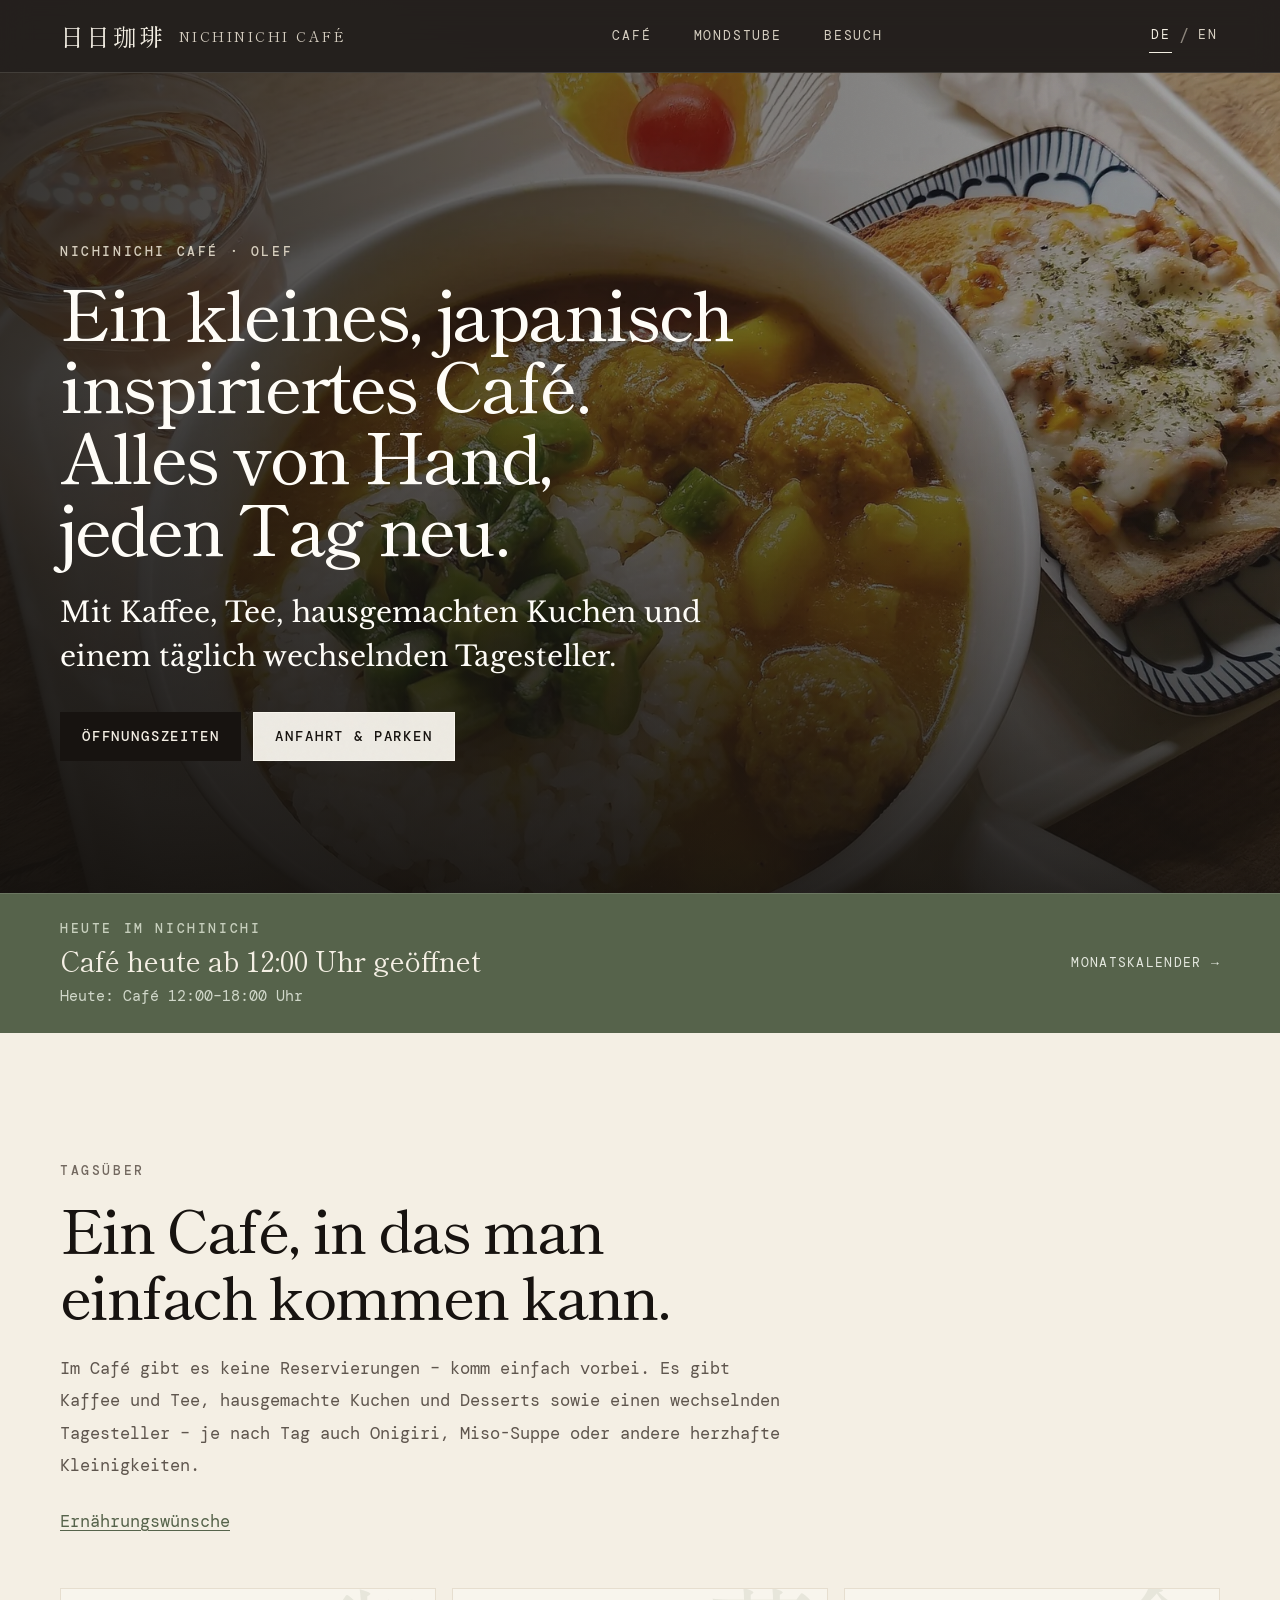
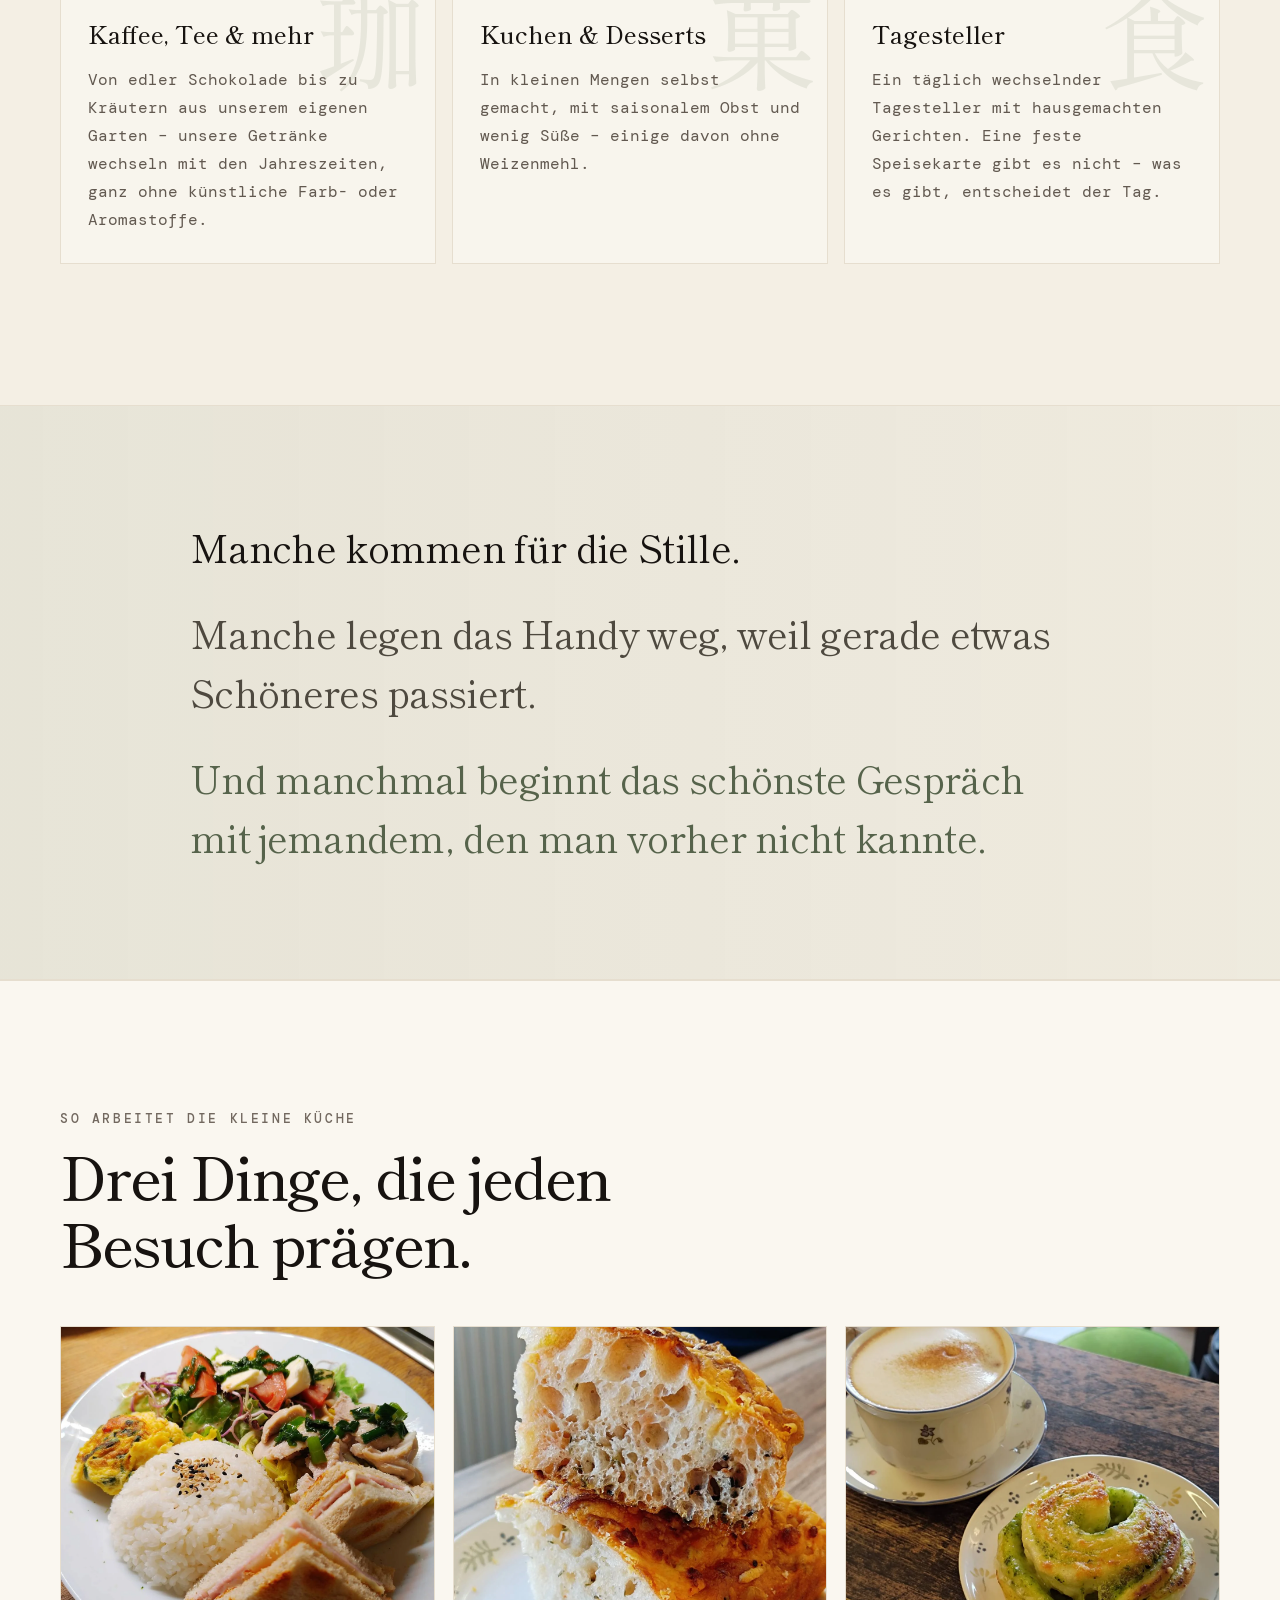
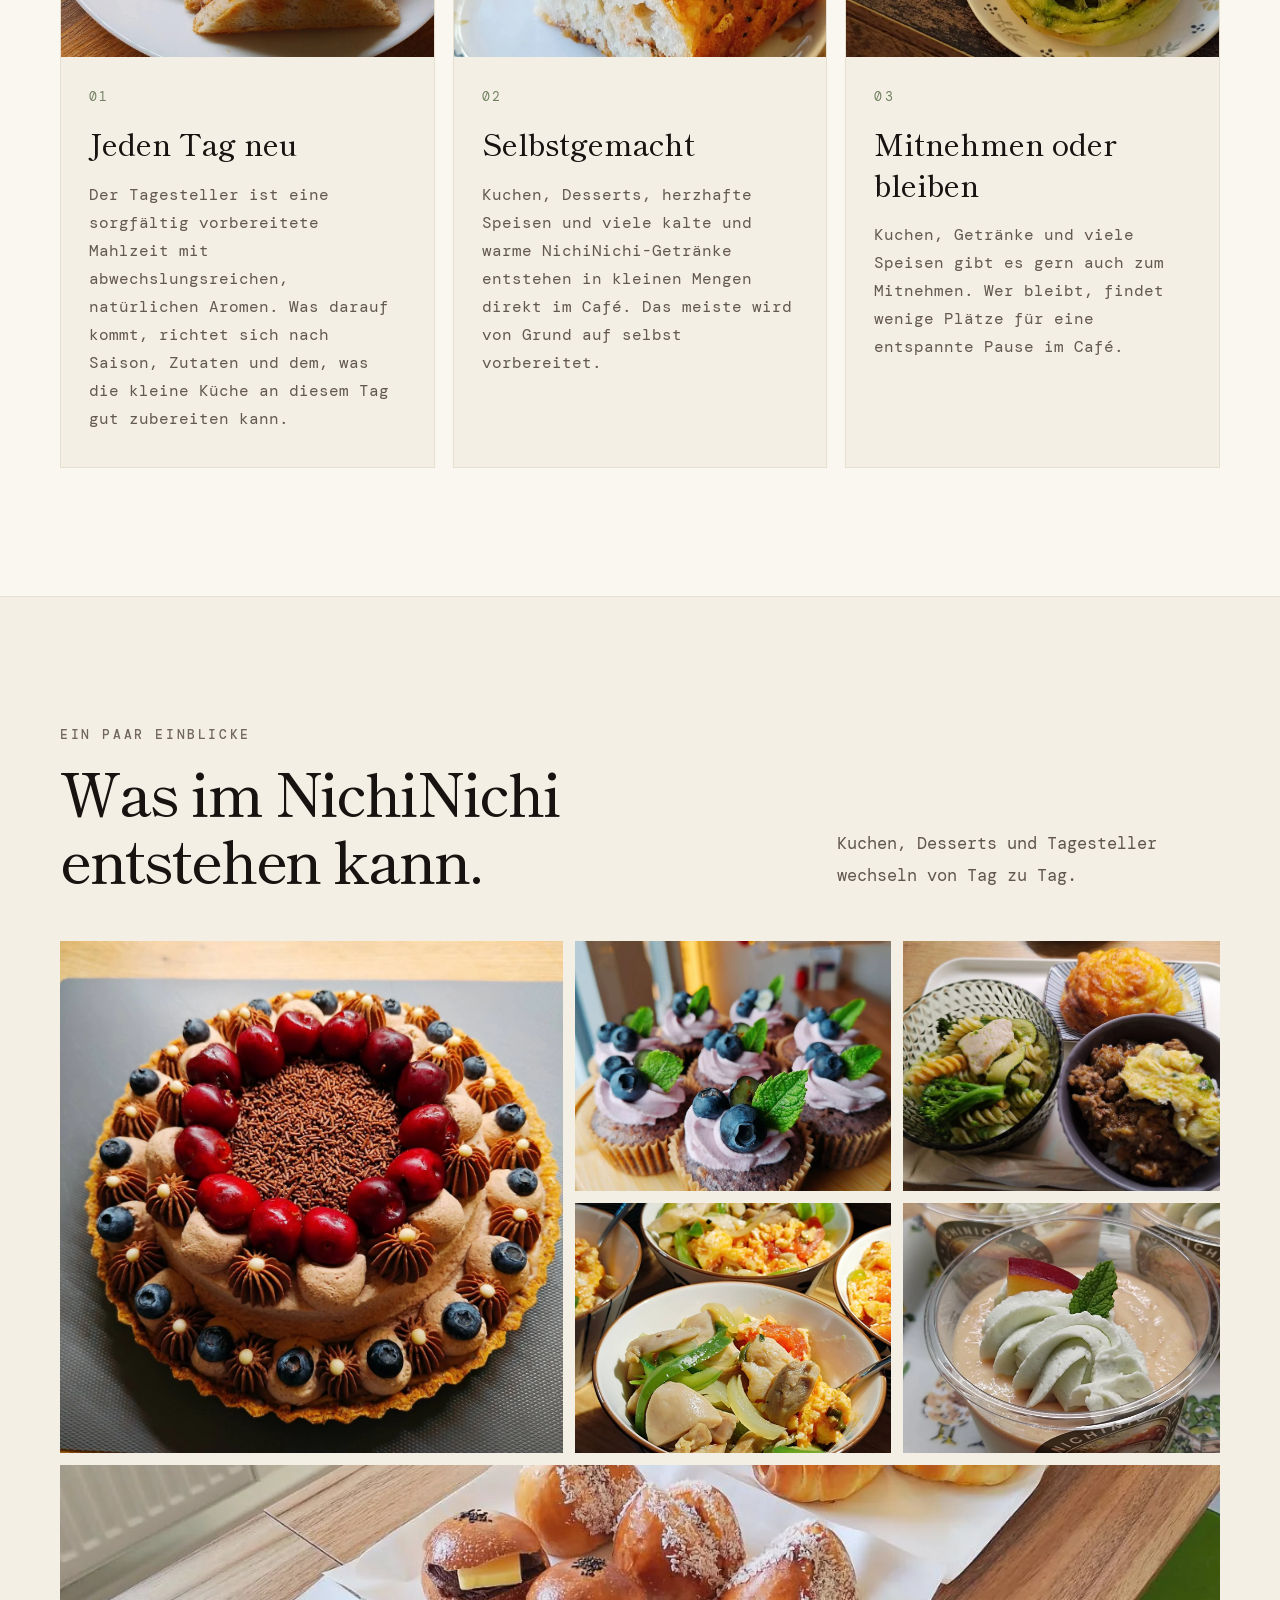
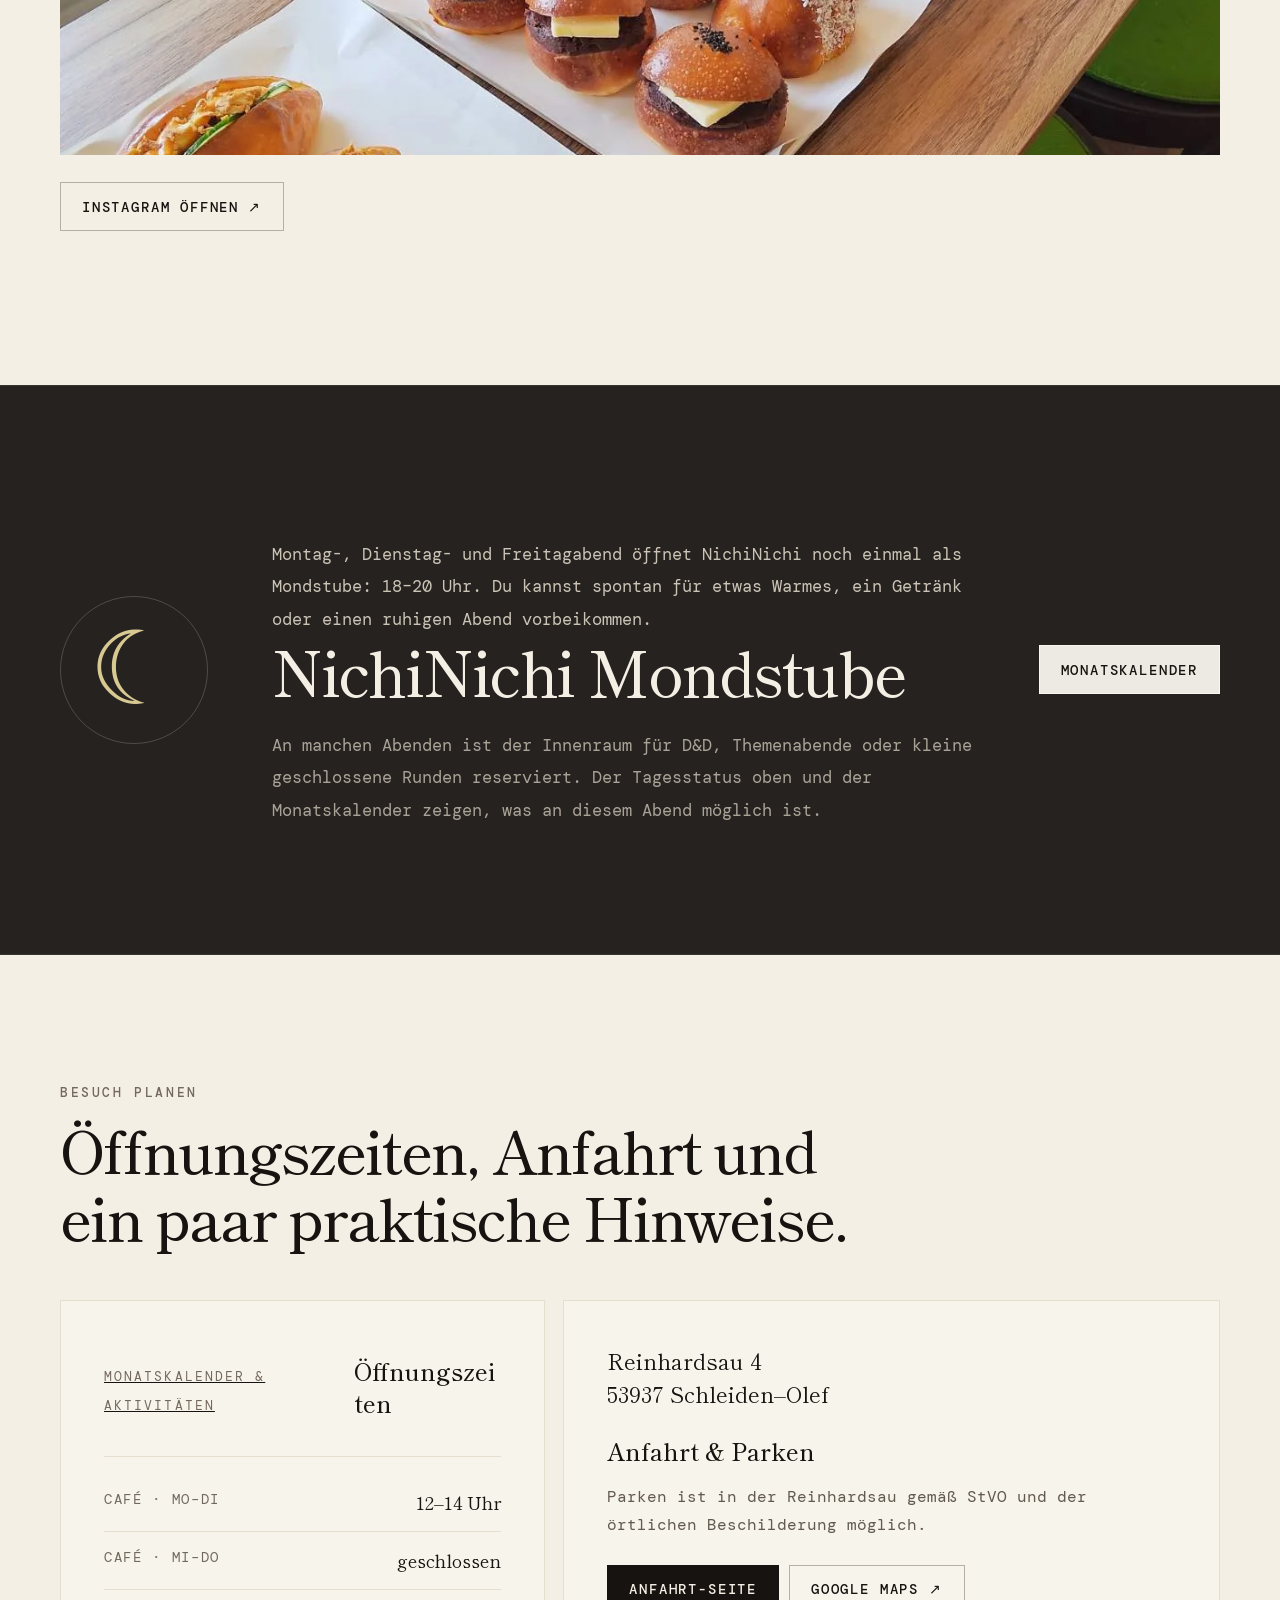
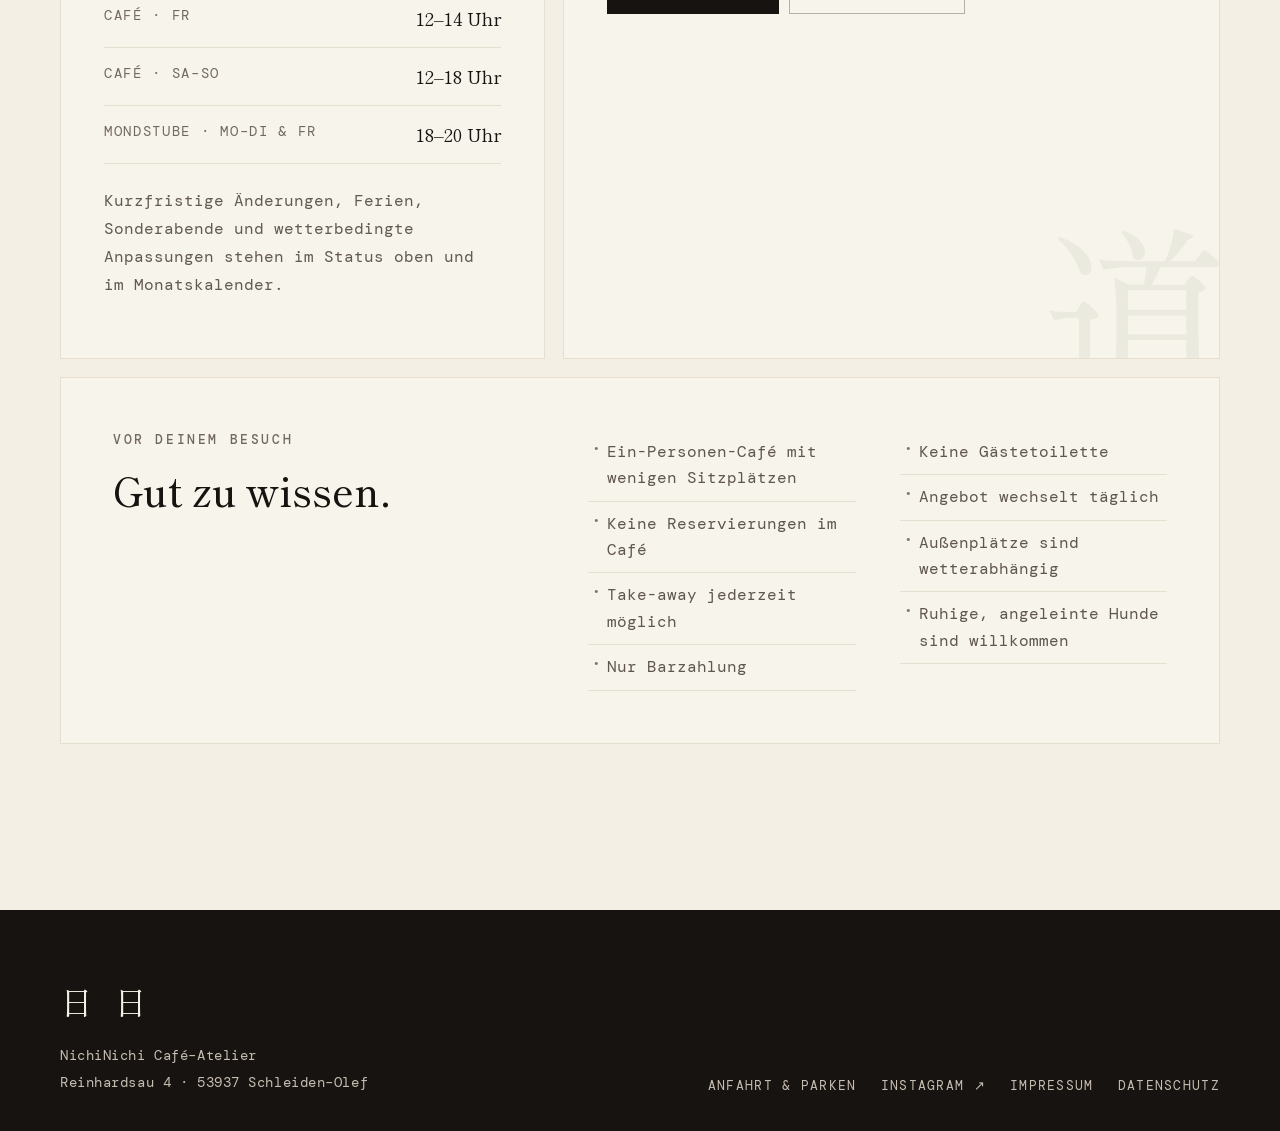
==== commit 3e9bbabf: "Update approved bilingual homepage hero headline" ====
--- a/index.html
+++ b/index.html
@@ -19,8 +19,9 @@
 <link href="https://fonts.googleapis.com/css2?family=DM+Mono:wght@300;400;500&amp;family=Libre+Baskerville:ital@0;1&amp;family=Shippori+Mincho:wght@400;500;600&amp;display=swap" rel="stylesheet"/>
 <script>(function(){var u=navigator.userAgent||'';if(/Instagram|FBAN|FBAV|FB_IAB/i.test(u)){document.documentElement.classList.add('meta-inapp');}})();</script><link href="assets/css/site.css?v=task004-main-pr5" rel="stylesheet"/>
 <script defer="" src="assets/js/site-data.js?v=0.18"></script>
-<script defer="" src="assets/js/site.js?v=task004"></script>
-<script async="" data-goatcounter="https://nichinichi-cafe.goatcounter.com/count" src="https://gc.zgo.at/count.js"></script>
+<script defer src="assets/js/analytics.js?v=gc010"></script>
+<script defer src="assets/js/site.js?v=gc010"></script>
+<script defer data-goatcounter="https://nichinichi-cafe.goatcounter.com/count" data-goatcounter-settings='{"no_onload":true}' src="https://gc.zgo.at/count.js"></script>
 </head>
 <body><div aria-hidden="true" class="font-warmup"><span class="font-warmup__mincho">日日珈琲 Café 日本語</span><span class="font-warmup__baskerville">NichiNichi Café Olef</span></div>
 <a class="skip-link" href="#main"><span data-lang="de">Zum Inhalt</span><span data-lang="en" hidden="">Skip to content</span></a>
@@ -53,8 +54,8 @@
 <div class="hero__content shell">
 <p class="eyebrow">NichiNichi Café · Olef</p>
 <h1>
-<span data-lang="de"><span class="hero-title-standard"><span class="hero-title-line">Ein kleines,</span><span class="hero-title-line">japanisch inspiriertes</span><span class="hero-title-line">Café mit kleiner Küche.</span></span><span aria-hidden="true" class="hero-title-meta"><span class="hero-title-line">Ein kleines,</span><span class="hero-title-line">japanisch</span><span class="hero-title-line">inspiriertes Café</span><span class="hero-title-line">mit kleiner Küche.</span></span></span>
-<span data-lang="en" hidden=""><span class="hero-title-standard"><span class="hero-title-line">A small,</span><span class="hero-title-line">Japanese-inspired café</span><span class="hero-title-line">serving homemade food.</span></span><span aria-hidden="true" class="hero-title-meta"><span class="hero-title-line">A small,</span><span class="hero-title-line">Japanese-inspired</span><span class="hero-title-line">café serving</span><span class="hero-title-line">homemade food.</span></span></span>
+<span data-lang="de"><span class="hero-title-standard"><span class="hero-title-line">Ein kleines, japanisch inspiriertes Café.</span><span class="hero-title-line">Alles von Hand, jeden Tag neu.</span></span><span aria-hidden="true" class="hero-title-meta"><span class="hero-title-line">Ein kleines,</span><span class="hero-title-line">japanisch inspiriertes</span><span class="hero-title-line">Café.</span><span class="hero-title-line">Alles von Hand,</span><span class="hero-title-line">jeden Tag neu.</span></span></span>
+<span data-lang="en" hidden=""><span class="hero-title-standard"><span class="hero-title-line">A small, Japanese-inspired café.</span><span class="hero-title-line">Everything by hand, different every day.</span></span><span aria-hidden="true" class="hero-title-meta"><span class="hero-title-line">A small,</span><span class="hero-title-line">Japanese-inspired café.</span><span class="hero-title-line">Everything by hand,</span><span class="hero-title-line">different every day.</span></span></span>
 </h1>
 <p class="hero__lead">
 <span data-lang="de">Mit Kaffee, Tee, hausgemachten Kuchen und einem täglich wechselnden Tagesteller.</span>
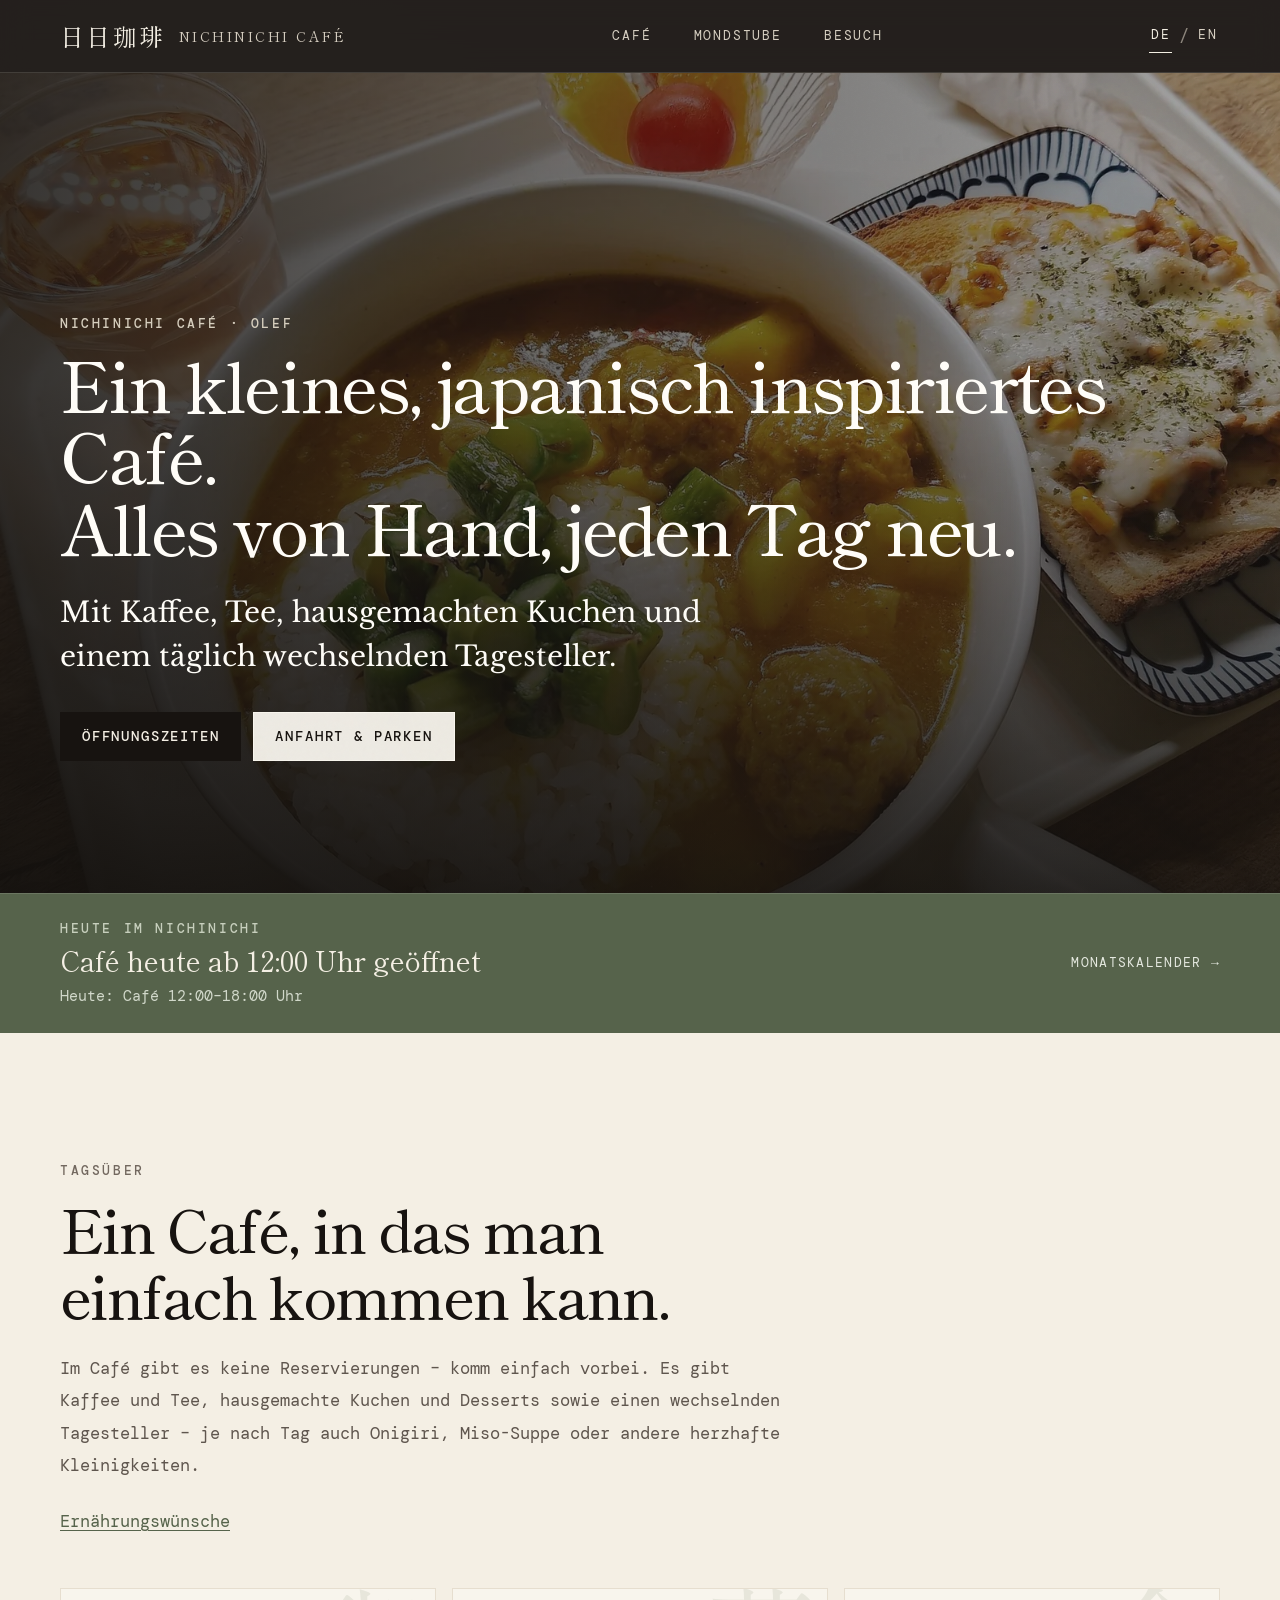
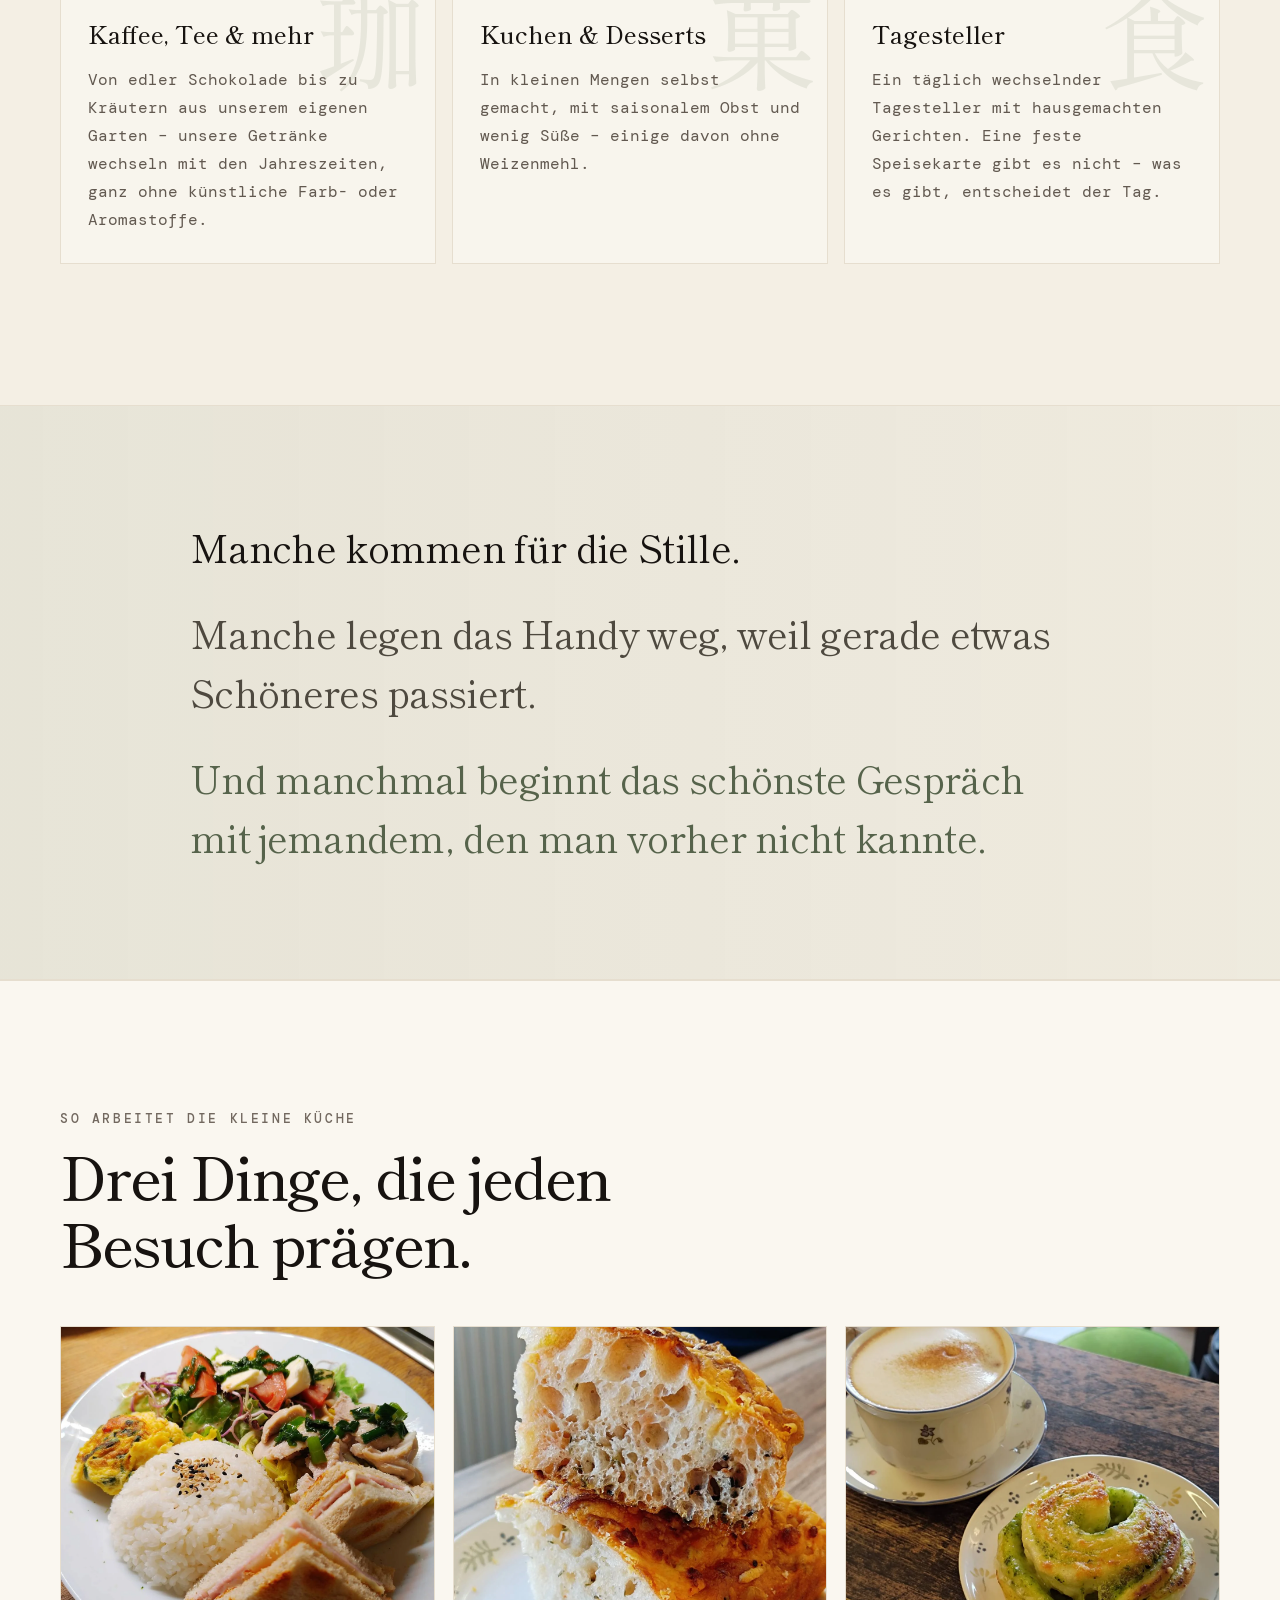
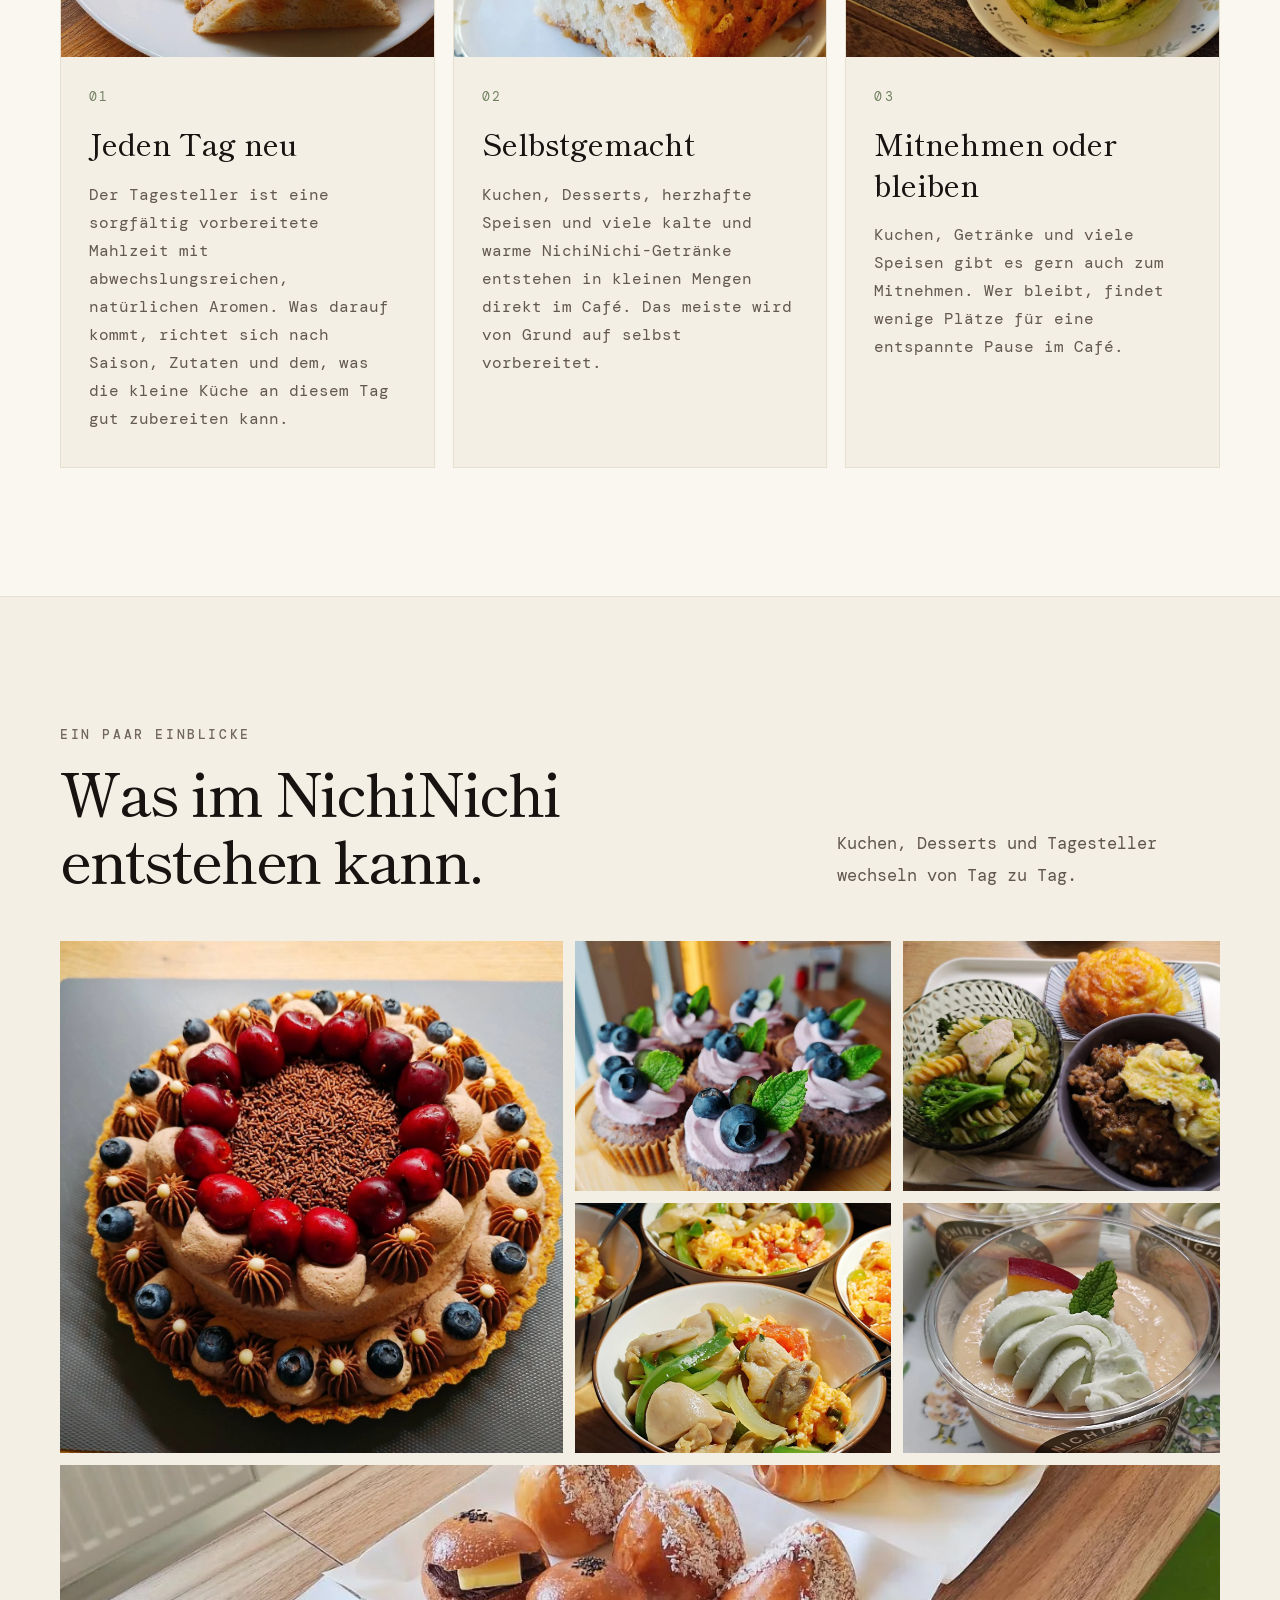
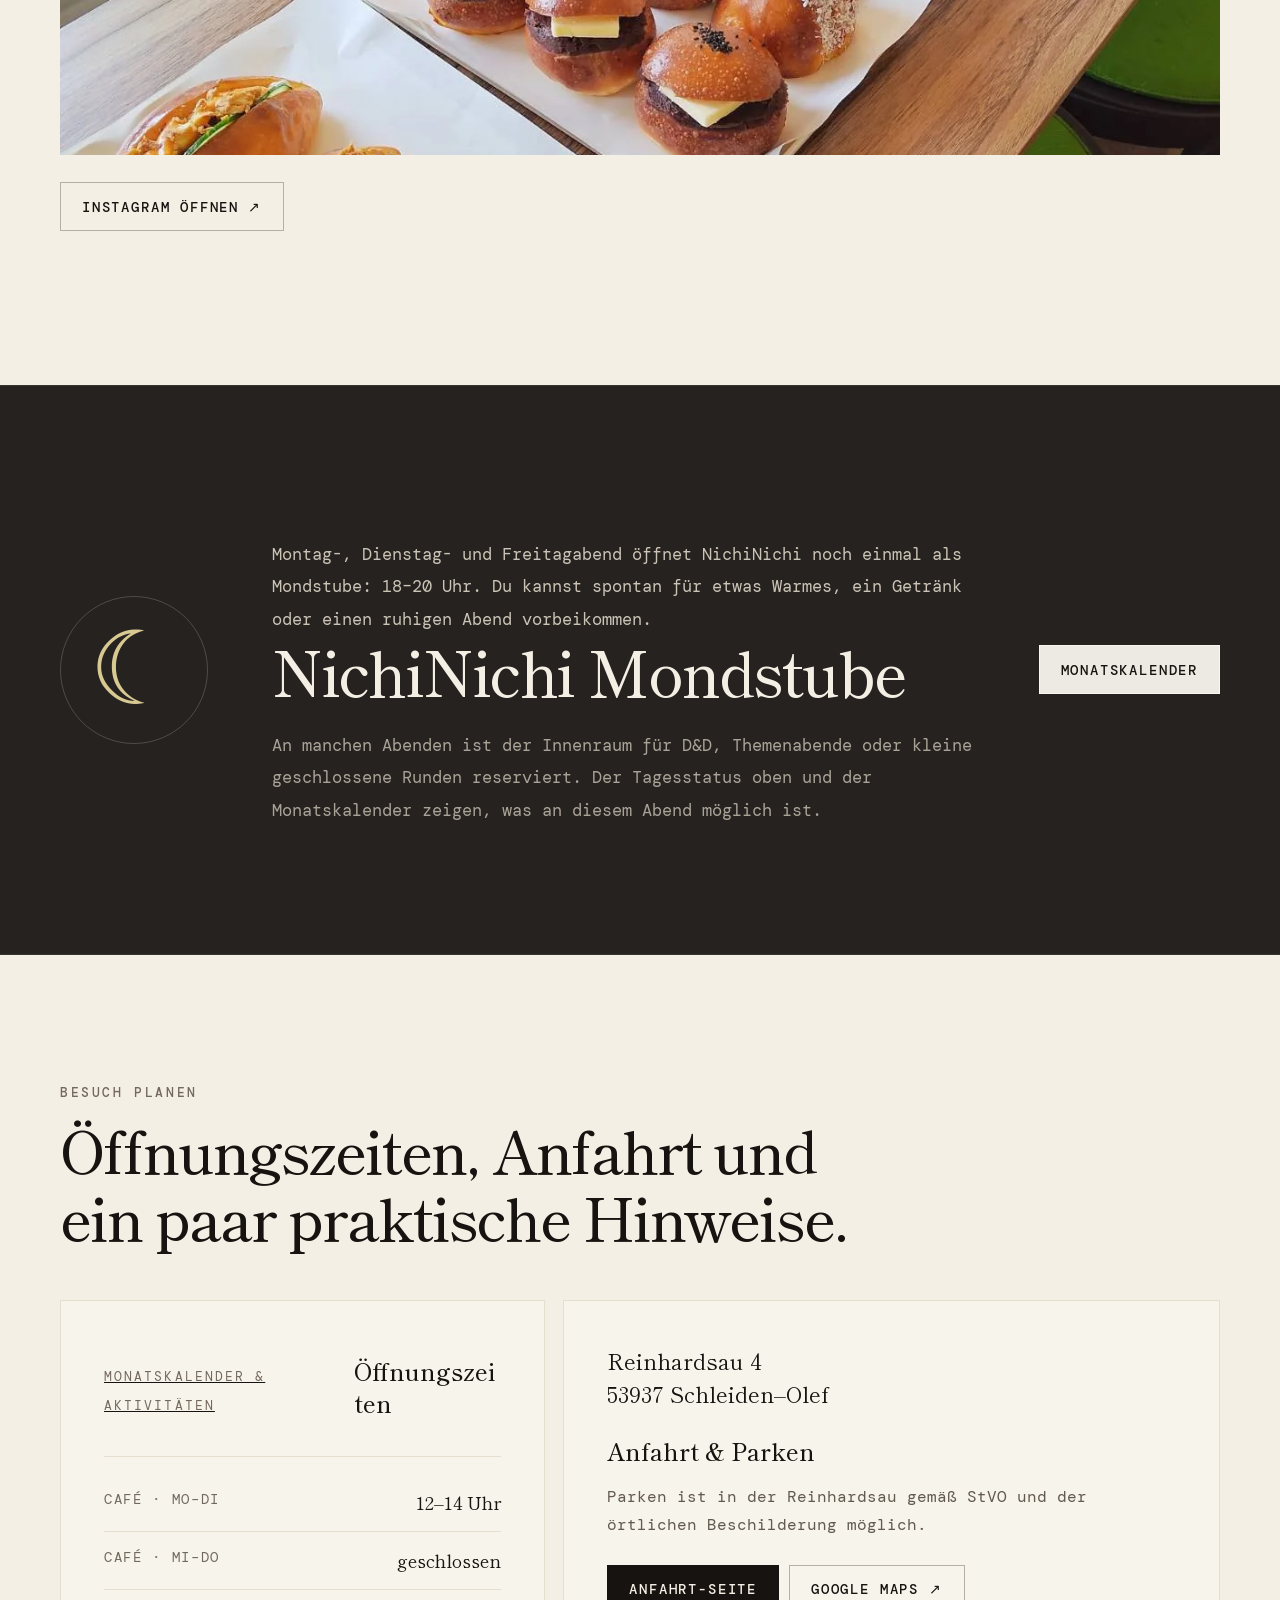
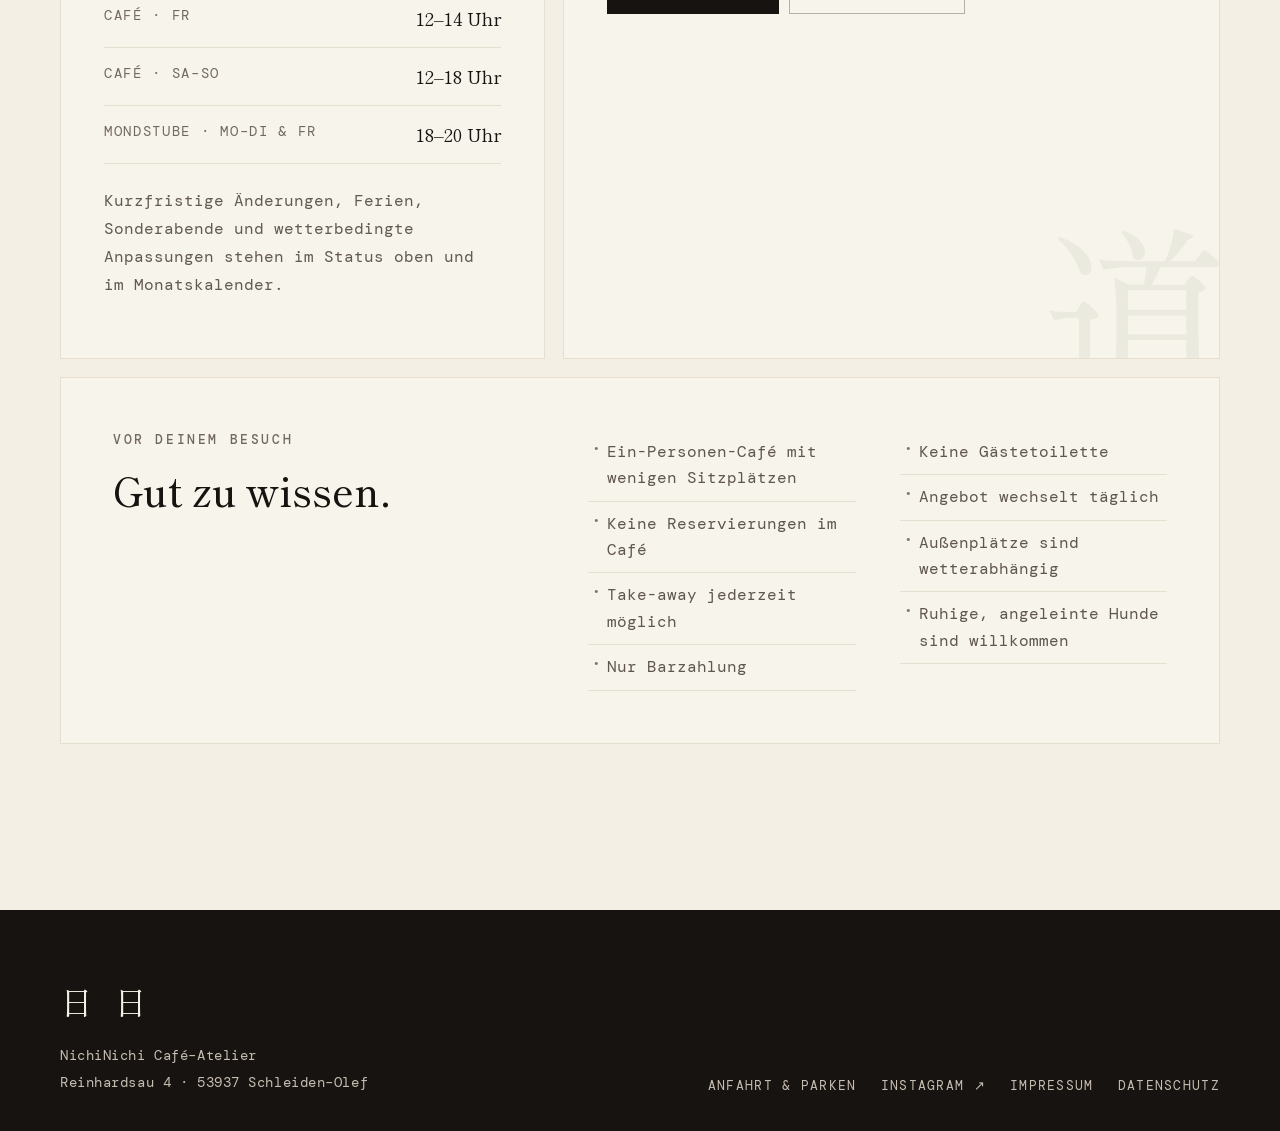
==== commit c5277ca0: "Refine English hero headline line breaks only" ====
--- a/index.html
+++ b/index.html
@@ -54,8 +54,8 @@
 <div class="hero__content shell">
 <p class="eyebrow">NichiNichi Café · Olef</p>
 <h1>
-<span data-lang="de"><span class="hero-title-standard"><span class="hero-title-line">Ein kleines, japanisch inspiriertes Café.</span><span class="hero-title-line">Alles von Hand, jeden Tag neu.</span></span><span aria-hidden="true" class="hero-title-meta"><span class="hero-title-line">Ein kleines,</span><span class="hero-title-line">japanisch inspiriertes</span><span class="hero-title-line">Café.</span><span class="hero-title-line">Alles von Hand,</span><span class="hero-title-line">jeden Tag neu.</span></span></span>
-<span data-lang="en" hidden=""><span class="hero-title-standard"><span class="hero-title-line">A small, Japanese-inspired café.</span><span class="hero-title-line">Everything by hand, different every day.</span></span><span aria-hidden="true" class="hero-title-meta"><span class="hero-title-line">A small,</span><span class="hero-title-line">Japanese-inspired café.</span><span class="hero-title-line">Everything by hand,</span><span class="hero-title-line">different every day.</span></span></span>
+<span data-lang="de"><span class="hero-title-standard"><span class="hero-title-line">Ein kleines, japanisch inspiriertes Café.</span><span class="hero-title-line">Alles von Hand, jeden Tag neu.</span></span><span aria-hidden="true" class="hero-title-meta"><span class="hero-title-line">Ein kleines,</span><span class="hero-title-line">japanisch</span><span class="hero-title-line">inspiriertes Café.</span><span class="hero-title-line">Alles von Hand,</span><span class="hero-title-line">jeden Tag neu.</span></span></span>
+<span data-lang="en" hidden=""><span class="hero-title-standard"><span class="hero-title-line">A small Japanese-inspired café.</span><span class="hero-title-line">Everything by hand, different every day.</span></span><span aria-hidden="true" class="hero-title-meta"><span class="hero-title-line">A small Japanese-</span><span class="hero-title-line">inspired café.</span><span class="hero-title-line">Everything by hand,</span><span class="hero-title-line">different every day.</span></span></span>
 </h1>
 <p class="hero__lead">
 <span data-lang="de">Mit Kaffee, Tee, hausgemachten Kuchen und einem täglich wechselnden Tagesteller.</span>
--- a/assets/css/site.css
+++ b/assets/css/site.css
@@ -1748,3 +1748,28 @@
 .little-note { padding-block: 0 28px; }
 .little-note h2 { margin: 0 0 10px; font-family: "Shippori Mincho", serif; font-size: 18px; font-weight: 400; }
 .little-note p { margin: 0; white-space: pre-wrap; overflow-wrap: anywhere; }
+
+/* OW hero: use the narrow composition in every mobile browser, not just Meta. */
+@media (max-width: 700px) {
+  .hero__content.shell,
+  .hero h1,
+  .hero h1 > [data-lang] { min-width: 0; max-width: 100%; }
+  .hero { overflow: hidden; }
+  .hero-title-standard {
+    position: absolute;
+    width: 1px;
+    height: 1px;
+    overflow: hidden;
+    clip: rect(0 0 0 0);
+    clip-path: inset(50%);
+  }
+  .hero-title-meta { display: block; }
+  .hero h1, .hero h1 .hero-title-line {
+    max-width: 100%;
+    white-space: normal;
+    overflow-wrap: anywhere;
+  }
+  html.meta-inapp .hero-title-line { white-space: normal; overflow-wrap: anywhere; }
+}
+.hero h1 { max-width: 100%; overflow-wrap: anywhere; }
+.hero h1 .hero-title-line { max-width: 100%; white-space: normal; overflow-wrap: anywhere; }
